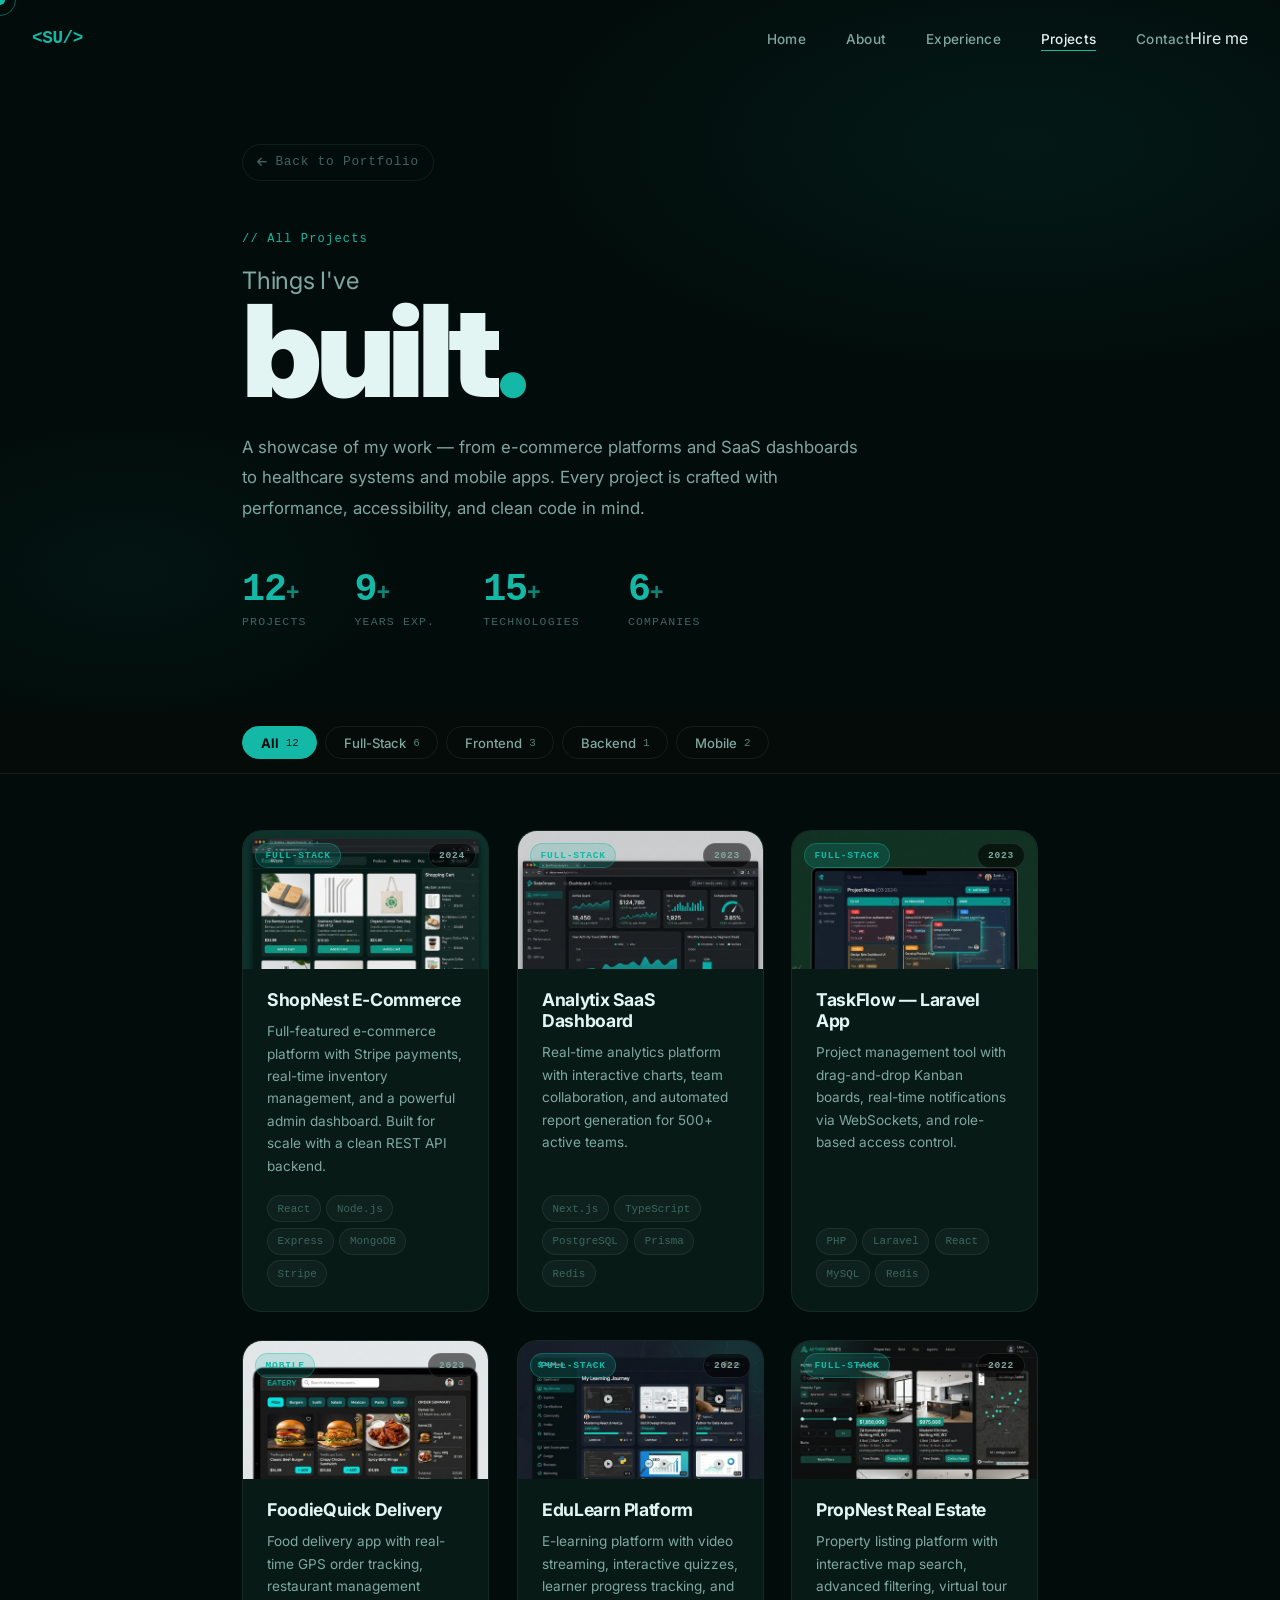
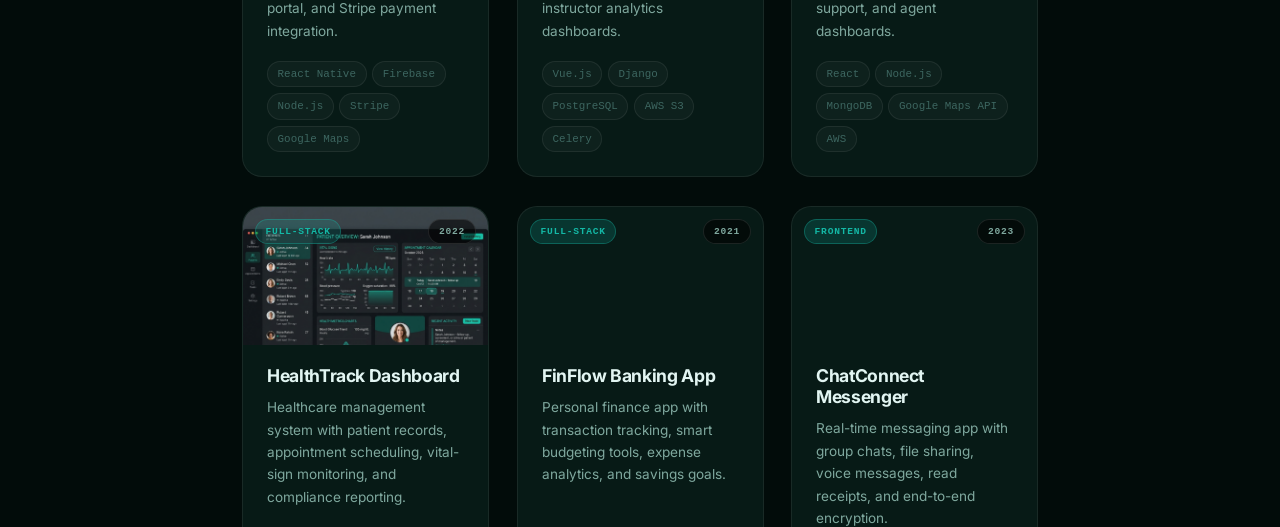
==== projects.html @ 6f15c443 "first" ====
<!DOCTYPE html>
<html lang="en">
<head>
  <meta charset="UTF-8" />
  <meta name="viewport" content="width=device-width, initial-scale=1.0" />
  <title>All Projects | Shuraihu Usman — Full-Stack Developer</title>
  <meta name="description" content="Browse all projects by Shuraihu Usman — full-stack web developer specialising in React, Node.js, Laravel and Django." />

  <!-- Fonts -->
  <link rel="preconnect" href="https://fonts.googleapis.com" />
  <link rel="preconnect" href="https://fonts.gstatic.com" crossorigin />
  <link href="https://fonts.googleapis.com/css2?family=Inter:wght@300;400;500;600;700;800;900&family=Outfit:wght@700;800;900&family=JetBrains+Mono:wght@400;500&display=swap" rel="stylesheet" />

  <!-- Font Awesome -->
  <link rel="stylesheet" href="https://cdnjs.cloudflare.com/ajax/libs/font-awesome/6.5.0/css/all.min.css" />

  <!-- Shared styles -->
  <link rel="stylesheet" href="style.css" />
  <!-- Projects page styles -->
  <link rel="stylesheet" href="projects.css" />
</head>
<body>

  <!-- ═══ CUSTOM CURSOR ═══ -->
  <div class="cursor" id="cursor"></div>
  <div class="cursor-follower" id="cursorFollower"></div>

  <!-- ═══ NAVBAR ═══ -->
  <nav class="nav" id="nav" role="navigation" aria-label="Main navigation">
    <a href="index.html" class="nav-logo" aria-label="Home">&lt;SU/&gt;</a>
    <ul class="nav-links" role="list">
      <li><a href="index.html#home"       class="nav-link" data-nav="home">Home</a></li>
      <li><a href="index.html#about"      class="nav-link" data-nav="about">About</a></li>
      <li><a href="index.html#experience" class="nav-link" data-nav="experience">Experience</a></li>
      <li><a href="projects.html"         class="nav-link active" data-nav="projects">Projects</a></li>
      <li><a href="index.html#contact"    class="nav-link" data-nav="contact">Contact</a></li>
    </ul>
    <div class="nav-right">
      <a href="index.html#contact" class="nav-cta" id="navCta">Hire me</a>
      <button class="nav-toggle" id="navToggle" aria-label="Toggle menu" aria-expanded="false">
        <span></span><span></span><span></span>
      </button>
    </div>
  </nav>

  <!-- Mobile menu -->
  <div class="mobile-menu" id="mobileMenu" role="dialog" aria-modal="true" aria-label="Mobile navigation">
    <ul>
      <li><a href="index.html#home"       data-close class="mob-link">Home</a></li>
      <li><a href="index.html#about"      data-close class="mob-link">About</a></li>
      <li><a href="index.html#experience" data-close class="mob-link">Experience</a></li>
      <li><a href="projects.html"         data-close class="mob-link active">Projects</a></li>
      <li><a href="index.html#contact"    data-close class="mob-link">Contact</a></li>
    </ul>
  </div>

  <main>

    <!-- ═══ PAGE HEADER ═══ -->
    <section class="ap-hero" id="apHero">
      <div class="ap-hero-bg"></div>
      <div class="container">
        <a href="index.html" class="ap-back" id="apBack">
          <i class="fa-solid fa-arrow-left"></i> Back to Portfolio
        </a>
        <span class="sec-label" style="margin-top:1rem; display:block;">// All Projects</span>
        <h1 class="ap-title">
          <span class="apt-top">Things I've</span>
          <span class="apt-main">built<span class="apt-dot">.</span></span>
        </h1>
        <p class="ap-desc">
          A showcase of my work &mdash; from e-commerce platforms and SaaS dashboards to healthcare systems and mobile apps.
          Every project is crafted with performance, accessibility, and clean code in mind.
        </p>
        <div class="ap-stats">
          <div class="aps-item">
            <span class="aps-n" data-target="12">0</span>
            <span class="aps-l">Projects</span>
          </div>
          <div class="aps-item">
            <span class="aps-n" data-target="9">0</span>
            <span class="aps-l">Years Exp.</span>
          </div>
          <div class="aps-item">
            <span class="aps-n" data-target="15">0</span>
            <span class="aps-l">Technologies</span>
          </div>
          <div class="aps-item">
            <span class="aps-n" data-target="6">0</span>
            <span class="aps-l">Companies</span>
          </div>
        </div>
      </div>
    </section>

    <!-- ═══ FILTERS ═══ -->
    <div class="ap-filters-wrap" id="apFiltersWrap">
      <div class="container">
        <div class="ap-filters" id="apFilters" role="group" aria-label="Project filters">
          <button class="apf-btn active" data-filter="all"       id="filterAll">All <span class="apf-count" id="countAll">12</span></button>
          <button class="apf-btn" data-filter="fullstack"        id="filterFullstack">Full-Stack <span class="apf-count" id="countFullstack">6</span></button>
          <button class="apf-btn" data-filter="frontend"         id="filterFrontend">Frontend <span class="apf-count" id="countFrontend">3</span></button>
          <button class="apf-btn" data-filter="backend"          id="filterBackend">Backend <span class="apf-count" id="countBackend">1</span></button>
          <button class="apf-btn" data-filter="mobile"           id="filterMobile">Mobile <span class="apf-count" id="countMobile">2</span></button>
        </div>
      </div>
    </div>

    <!-- ═══ PROJECT GRID ═══ -->
    <section class="ap-grid-sec">
      <div class="container">

        <div class="ap-grid" id="apGrid" role="list">
          <!-- Cards injected by JS -->
        </div>

        <!-- Sentinel for IntersectionObserver -->
        <div id="apSentinel" class="ap-sentinel" aria-hidden="true"></div>

        <!-- Loading spinner -->
        <div class="ap-spinner" id="apSpinner" hidden aria-label="Loading more projects" role="status">
          <div class="sp-ring">
            <div class="sp-inner"></div>
          </div>
          <span>Loading more projects&hellip;</span>
        </div>

        <!-- All loaded -->
        <div class="ap-end-msg" id="apEndMsg" hidden>
          <span class="aem-line"></span>
          <span class="aem-text"><i class="fa-solid fa-check-circle"></i> You&rsquo;ve seen them all!</span>
          <span class="aem-line"></span>
        </div>

        <!-- No results -->
        <div class="ap-no-results" id="apNoResults" hidden>
          <i class="fa-solid fa-folder-open"></i>
          <p>No projects in this category yet.</p>
          <button onclick="document.querySelector('[data-filter=all]').click()">View all projects</button>
        </div>

      </div>
    </section>

  </main>

  <!-- ═══ PROJECT DETAIL DRAWER ═══ -->
  <div class="ap-drawer" id="apDrawer" role="dialog" aria-modal="true" aria-label="Project details">
    <div class="apd-backdrop" id="apdBackdrop"></div>
    <aside class="apd-panel" id="apdPanel">
      <button class="apd-close" id="apdClose" aria-label="Close details">
        <i class="fa-solid fa-xmark"></i>
      </button>
      <div class="apd-body" id="apdBody"><!-- injected by JS --></div>
    </aside>
  </div>

  <!-- ═══ FOOTER ═══ -->
  <footer class="footer">
    <div class="container footer-inner">
      <a href="index.html" class="footer-logo">&lt;SU/&gt;</a>
      <p class="footer-copy">&copy; <span id="footerYear"></span> Shuraihu Usman. Crafted with <i class="fa-solid fa-heart" style="color:#f87171"></i> and lots of <i class="fa-solid fa-mug-hot" style="color:#fbbf24"></i></p>
      <a href="#apHero" class="footer-top" id="footerBack" aria-label="Back to top">
        <i class="fa-solid fa-chevron-up"></i>
      </a>
    </div>
  </footer>

  <script src="projects.js"></script>
</body>
</html>
---- style.css ----
/* ═══════════════════════════════════════════════════════════
   SHURAIHU USMAN — Editorial Portfolio
   Teal Dark Theme · Minimal · Inter + Space Mono
   ═══════════════════════════════════════════════════════════ */

/* ─── CUSTOM PROPERTIES ─── */
:root {
  --bg:       #020c0a;
  --bg-1:     #041410;
  --bg-2:     #071a16;
  --glass:    rgba(255,255,255,0.03);
  --border:   rgba(255,255,255,0.07);
  --bh:       rgba(255,255,255,0.13);

  --teal:     #14b8a6;
  --teal-d:   #0d9488;
  --teal-l:   #2dd4bf;
  --teal-a:   rgba(20,184,166,0.15);
  --teal-glow:rgba(20,184,166,0.3);

  --text:     #e2f5f2;
  --subtle:   #7fa89e;
  --muted:    #3d6660;

  --mono: 'Space Mono', 'Courier New', monospace;
  --sans: 'Inter', system-ui, sans-serif;

  --r-sm: 6px;
  --r-md: 12px;
  --r-lg: 20px;

  --ease:   cubic-bezier(0.4,0,0.2,1);
  --bounce: cubic-bezier(0.34,1.56,0.64,1);
}

/* ─── RESET ─── */
*,*::before,*::after { box-sizing: border-box; margin: 0; padding: 0; }

html {
  scroll-behavior: smooth;
  -webkit-font-smoothing: antialiased;
  scrollbar-width: thin;
  scrollbar-color: var(--teal) var(--bg-1);
}
html::-webkit-scrollbar       { width: 4px; }
html::-webkit-scrollbar-track { background: var(--bg-1); }
html::-webkit-scrollbar-thumb { background: var(--teal); border-radius: 2px; }

body {
  background: var(--bg);
  color: var(--text);
  font-family: var(--sans);
  font-size: 1rem;
  line-height: 1.7;
  overflow-x: hidden;
  cursor: none;
}

a    { text-decoration: none; color: inherit; }
img  { max-width: 100%; display: block; }
ul   { list-style: none; }
em   { font-style: normal; }

/* ─── CONTAINER ─── */
.container {
  max-width: 860px;
  margin: 0 auto;
  padding: 0 2rem;
}

/* ─── CURSOR ─── */
.cursor {
  position: fixed;
  width: 10px; height: 10px;
  background: var(--teal);
  border-radius: 50%;
  pointer-events: none;
  z-index: 10000;
  transform: translate(-50%,-50%);
  transition: width .2s, height .2s, opacity .2s;
  mix-blend-mode: screen;
}
.cursor-follower {
  position: fixed;
  width: 32px; height: 32px;
  border: 1.5px solid rgba(20,184,166,0.5);
  border-radius: 50%;
  pointer-events: none;
  z-index: 9999;
  transform: translate(-50%,-50%);
  transition: width .3s var(--ease), height .3s var(--ease), opacity .3s;
}
.cursor.hovering         { width: 5px; height: 5px; }
.cursor-follower.hovering{ width: 50px; height: 50px; opacity: .5; }

/* ─── LOADER ─── */
.loader {
  position: fixed; inset: 0;
  background: var(--bg);
  z-index: 99999;
  display: flex; align-items: center; justify-content: center;
  transition: opacity .6s var(--ease), visibility .6s;
}
.loader.hidden { opacity: 0; visibility: hidden; }
.loader-inner  { display: flex; flex-direction: column; align-items: center; gap: 1.5rem; }

.loader-logo {
  font-family: var(--mono);
  font-size: 2.2rem;
  font-weight: 700;
  color: var(--teal);
  animation: loaderPulse 1.2s ease-in-out infinite;
}
@keyframes loaderPulse {
  0%,100% { opacity:1; transform:scale(1); }
  50%      { opacity:.6; transform:scale(.94); }
}
.loader-bar {
  width: 180px; height: 2px;
  background: rgba(255,255,255,0.08);
  border-radius: 1px; overflow: hidden;
}
.loader-fill {
  height: 100%; width: 0%;
  background: var(--teal);
  transition: width .12s linear;
}
.loader-text {
  font-family: var(--mono);
  font-size: .7rem;
  color: var(--muted);
  letter-spacing: .12em;
}

/* ─── NAV ─── */
.nav {
  position: fixed; top: 0; left: 0; right: 0;
  z-index: 1000;
  display: flex; align-items: center;
  padding: 1.5rem 2rem;
  transition: all .3s var(--ease);
}
.nav.scrolled {
  background: rgba(2,12,10,.9);
  backdrop-filter: blur(16px);
  border-bottom: 1px solid var(--border);
  padding: 1rem 2rem;
}

.nav-logo {
  font-family: var(--mono);
  font-size: 1.1rem;
  font-weight: 700;
  color: var(--teal);
  margin-right: auto;
  letter-spacing: -.02em;
  transition: opacity .25s;
}
.nav-logo:hover { opacity: .75; }

.nav-links {
  display: flex; gap: 2.5rem; align-items: center;
}
.nav-link {
  font-size: .85rem;
  font-weight: 500;
  color: var(--subtle);
  letter-spacing: .02em;
  transition: color .25s;
  position: relative;
  padding: .2rem 0;
}
.nav-link::after {
  content: '';
  position: absolute; bottom: 0; left: 0;
  width: 0; height: 1px;
  background: var(--teal);
  transition: width .3s var(--ease);
}
.nav-link:hover, .nav-link.active { color: var(--text); }
.nav-link:hover::after, .nav-link.active::after { width: 100%; }

.nav-toggle {
  display: none;
  flex-direction: column; gap: 5px;
  background: none; border: none;
  cursor: pointer; padding: .25rem;
}
.nav-toggle span {
  display: block;
  width: 22px; height: 1.5px;
  background: var(--text);
  transition: all .3s var(--ease);
  transform-origin: center;
}
.nav-toggle.open span:nth-child(1) { transform: translateY(6.5px) rotate(45deg); }
.nav-toggle.open span:nth-child(2) { opacity: 0; transform: scaleX(0); }

/* ─── MOBILE MENU ─── */
.mobile-menu {
  position: fixed; inset: 0;
  background: rgba(2,12,10,.97);
  backdrop-filter: blur(20px);
  z-index: 999;
  display: flex; flex-direction: column;
  align-items: center; justify-content: center;
  gap: 2rem;
  opacity: 0; visibility: hidden;
  transition: opacity .3s, visibility .3s;
}
.mobile-menu.open { opacity: 1; visibility: visible; }
.mob-link {
  font-size: 2rem; font-weight: 700;
  color: var(--subtle);
  transition: color .25s, transform .25s;
}
.mob-link:hover { color: var(--text); transform: translateX(10px); }

/* ─── SCROLL REVEAL ─── */
.reveal {
  opacity: 0;
  transform: translateY(28px);
  transition: opacity .75s var(--ease), transform .75s var(--ease);
  transition-delay: var(--delay, 0s);
}
.reveal.visible { opacity: 1; transform: none; }

/* ─── SHARED SECTION ELEMENTS ─── */
.sec-label {
  display: inline-block;
  font-family: var(--mono);
  font-size: .75rem;
  color: var(--teal);
  letter-spacing: .1em;
  margin-bottom: 1.25rem;
}
.sec-title {
  font-size: clamp(1.8rem, 4vw, 2.8rem);
  font-weight: 800;
  line-height: 1.2;
  letter-spacing: -.02em;
  margin-bottom: 1.25rem;
}
.sec-body {
  color: var(--subtle);
  font-size: 1.02rem;
  line-height: 1.8;
  max-width: 620px;
  margin-bottom: 1.1rem;
}
.teal { color: var(--teal); }

/* ─── BUTTONS ─── */
.btn-arrow {
  display: inline-flex; align-items: center; gap: .55rem;
  font-size: .95rem; font-weight: 600;
  color: var(--teal);
  transition: gap .3s var(--ease), opacity .25s;
}
.btn-arrow:hover { gap: .9rem; opacity: .85; }
.btn-arrow i { font-size: .8rem; transition: transform .3s var(--ease); }
.btn-arrow:hover i { transform: translateX(3px); }

.btn-ghost {
  display: inline-flex; align-items: center;
  padding: .65rem 1.6rem;
  border: 1px solid var(--bh);
  border-radius: 50px;
  font-size: .9rem; font-weight: 500;
  color: var(--subtle);
  transition: all .3s var(--ease);
}
.btn-ghost:hover {
  border-color: var(--teal);
  color: var(--teal);
  background: var(--teal-a);
}

/* ═══════════════════════════════════════════════════════════
   HERO
   ═══════════════════════════════════════════════════════════ */
.hero {
  position: relative;
  min-height: 100vh;
  display: flex; align-items: center;
  padding: 8rem 0 5rem;
  overflow: hidden;
}

.hero-canvas {
  position: absolute; inset: 0;
  z-index: 0; pointer-events: none;
}

.hero-inner { position: relative; z-index: 1; }

/* Avatar + Quote row */
.hero-head {
  display: flex;
  align-items: flex-start;
  gap: 2rem;
  margin-bottom: 2.5rem;
  animation: fadeUp 1s var(--ease) .1s both;
}

.hero-avatar-block { flex-shrink: 0; }

.avatar-frame {
  width: 88px; height: 88px;
  border-radius: 50%;
  border: 2px solid rgba(20,184,166,0.4);
  padding: 3px;
  background: var(--teal-a);
  box-shadow: 0 0 24px rgba(20,184,166,0.2);
  margin-bottom: .6rem;
}
.hero-avatar {
  width: 100%; height: 100%;
  object-fit: cover; object-position: top center;
  border-radius: 50%;
}

.hero-status {
  display: flex; align-items: center; gap: .4rem;
  font-size: .7rem;
  color: var(--subtle);
  font-family: var(--mono);
  white-space: nowrap;
}
.status-pulse {
  width: 6px; height: 6px;
  background: #4ade80;
  border-radius: 50%;
  animation: pulse 2s ease-in-out infinite;
  box-shadow: 0 0 6px #4ade80;
}
@keyframes pulse {
  0%,100% { transform: scale(1); opacity: 1; }
  50%      { transform: scale(1.5); opacity: .6; }
}

.hero-quote {
  font-style: italic;
  font-size: .95rem;
  color: var(--subtle);
  line-height: 1.65;
  padding-left: 1.25rem;
  border-left: 2px solid var(--teal);
  max-width: 340px;
  margin-top: .25rem;
}

/* Role pill */
.hero-role-pill {
  display: inline-flex; align-items: center; gap: .55rem;
  padding: .38rem 1rem;
  border: 1px solid rgba(20,184,166,0.35);
  border-radius: 50px;
  font-family: var(--mono);
  font-size: .73rem;
  color: var(--teal);
  background: rgba(20,184,166,0.08);
  margin-bottom: 1.6rem;
  letter-spacing: .07em;
  text-transform: uppercase;
  animation: fadeUp 1s var(--ease) .15s both;
}
.hrp-dot {
  width: 6px; height: 6px;
  background: var(--teal);
  border-radius: 50%;
  flex-shrink: 0;
  animation: pulse 2s ease-in-out infinite;
}

/* Hero title — three-tier editorial style */
.hero-title {
  font-weight: 900;
  letter-spacing: -.04em;
  margin-bottom: 1.75rem;
  animation: fadeUp 1s var(--ease) .3s both;
  line-height: 1;
}
.ht-top {
  display: block;
  font-size: clamp(1.3rem, 3.2vw, 2rem);
  font-weight: 400;
  color: var(--subtle);
  letter-spacing: -.01em;
  line-height: 1.4;
  margin-bottom: .2rem;
}
.ht-main {
  display: block;
  font-size: clamp(3.8rem, 11vw, 7.5rem);
  font-weight: 900;
  color: var(--teal);
  letter-spacing: -.05em;
  line-height: .9;
}
.ht-sub {
  display: block;
  font-size: clamp(.75rem, 1.6vw, .95rem);
  font-weight: 500;
  color: var(--muted);
  letter-spacing: .18em;
  text-transform: uppercase;
  font-family: var(--mono);
  margin-top: 1rem;
}
.ht-dot { color: var(--teal); font-size: inherit; }

/* Role line */
.hero-role {
  font-size: clamp(.95rem, 2vw, 1.2rem);
  color: var(--subtle);
  margin-bottom: 1.5rem;
  display: flex; align-items: center; flex-wrap: wrap; gap: .3rem;
  animation: fadeUp 1s var(--ease) .4s both;
}
.tw-wrap {
  display: inline-flex; align-items: center; gap: 0;
  color: var(--text);
  font-weight: 600;
}
.typewriter { font-family: var(--mono); font-size: .95em; color: var(--teal-l); }
.tw-cursor  {
  color: var(--teal);
  font-family: var(--mono);
  animation: blink .9s step-end infinite;
}
@keyframes blink { 0%,100%{opacity:1} 50%{opacity:0} }

/* Bio */
.hero-bio {
  font-size: 1rem;
  color: var(--subtle);
  line-height: 1.8;
  max-width: 560px;
  margin-bottom: 2.5rem;
  animation: fadeUp 1s var(--ease) .55s both;
}

/* CTA row */
.hero-actions {
  display: flex; align-items: center; gap: 2rem; flex-wrap: wrap;
  margin-bottom: 3.5rem;
  animation: fadeUp 1s var(--ease) .7s both;
}

/* Stats */
.hero-stats {
  display: flex; align-items: center; gap: 2rem;
  animation: fadeUp 1s var(--ease) .85s both;
}
.hstat { text-align: left; }
.hstat-n {
  font-family: var(--mono);
  font-size: 1.8rem;
  font-weight: 700;
  color: var(--teal);
  line-height: 1;
}
.hstat-plus { font-size: 1.2rem; font-weight: 700; color: var(--teal-d); }
.hstat-l    { display: block; font-size: .72rem; color: var(--muted); letter-spacing: .06em; margin-top: .15rem; font-family: var(--mono); }
.hstat-sep  { width: 1px; height: 36px; background: var(--border); }

@keyframes fadeUp {
  from { opacity: 0; transform: translateY(30px); }
  to   { opacity: 1; transform: none; }
}

/* ═══════════════════════════════════════════════════════════
   ABOUT
   ═══════════════════════════════════════════════════════════ */
.about-sec {
  padding: 7rem 0;
  border-top: 1px solid var(--border);
}

/* ═══════════════════════════════════════════════════════════
   EXPERIENCE
   ═══════════════════════════════════════════════════════════ */
.exp-sec {
  padding: 5rem 0 7rem;
  border-top: 1px solid var(--border);
}

.exp-grid {
  display: grid;
  grid-template-columns: 1fr 1fr;
  gap: 3.5rem;
  margin-top: 2.5rem;
  align-items: start;
}

/* Column header */
.exp-col-head {
  display: flex; align-items: center; gap: .65rem;
  font-family: var(--mono);
  font-size: .72rem;
  font-weight: 700;
  color: var(--subtle);
  text-transform: uppercase;
  letter-spacing: .12em;
  margin-bottom: 2rem;
  padding-bottom: .85rem;
  border-bottom: 1px solid var(--border);
}
.exp-col-head i { color: var(--teal); font-size: .88rem; }

/* Vertical timeline */
.timeline {
  position: relative;
  padding-left: 1.5rem;
}
.timeline::before {
  content: '';
  position: absolute;
  left: 3px; top: 10px; bottom: 0;
  width: 1px;
  background: linear-gradient(to bottom,
    var(--teal) 0%,
    rgba(20,184,166,0.25) 70%,
    transparent 100%);
}

/* Timeline item */
.tl-item {
  position: relative;
  padding-bottom: 2.2rem;
  transition: all .25s var(--ease);
}
.tl-item:last-child { padding-bottom: 0; }

/* Timeline dot */
.tl-dot {
  position: absolute;
  left: -1.5rem;
  top: 6px;
  width: 9px; height: 9px;
  background: var(--bg);
  border: 1.5px solid var(--teal);
  border-radius: 50%;
  transform: translateX(-.5px);
  transition: background .3s, box-shadow .3s, transform .3s;
  z-index: 1;
}
.tl-item:hover .tl-dot {
  background: var(--teal);
  box-shadow: 0 0 10px rgba(20,184,166,0.5);
  transform: translateX(-.5px) scale(1.2);
}

/* Active (current) jobs — pulsing solid dot */
.tl-dot.tl-active {
  background: var(--teal);
  box-shadow: 0 0 0 0 rgba(20,184,166,0.6);
  animation: dotPulse 2.4s ease-out infinite;
}
@keyframes dotPulse {
  0%   { box-shadow: 0 0 0 0 rgba(20,184,166,0.55); }
  70%  { box-shadow: 0 0 0 8px rgba(20,184,166,0); }
  100% { box-shadow: 0 0 0 0 rgba(20,184,166,0); }
}

/* Timeline content */
.tl-body { padding-left: .2rem; }

.tl-period {
  display: inline-block;
  font-family: var(--mono);
  font-size: .63rem;
  color: var(--teal);
  letter-spacing: .08em;
  margin-bottom: .45rem;
  background: rgba(20,184,166,0.08);
  border: 1px solid rgba(20,184,166,0.2);
  padding: .1rem .55rem;
  border-radius: 3px;
}

.tl-role {
  font-size: .97rem;
  font-weight: 700;
  color: var(--text);
  margin-bottom: .18rem;
  line-height: 1.35;
}

.tl-company {
  font-size: .85rem;
  color: var(--subtle);
  margin-bottom: .45rem;
}

.tl-badge {
  display: inline-block;
  font-size: .62rem;
  font-family: var(--mono);
  color: var(--muted);
  letter-spacing: .05em;
  text-transform: uppercase;
  padding: .14rem .55rem;
  background: var(--glass);
  border: 1px solid var(--border);
  border-radius: 3px;
}

/* Stats summary card */
.exp-summary {
  display: flex;
  gap: 1px;
  margin-top: 3rem;
  border: 1px solid var(--border);
  border-radius: var(--r-md);
  overflow: hidden;
  background: var(--border);
}
.exp-stat {
  flex: 1;
  display: flex; flex-direction: column; align-items: center; justify-content: center;
  gap: .25rem;
  padding: 1.25rem .75rem;
  background: var(--bg-2);
  text-align: center;
}
.exp-stat-n {
  font-family: var(--mono);
  font-size: 1.6rem;
  font-weight: 700;
  color: var(--teal);
  line-height: 1;
}
.exp-stat-l {
  font-size: .64rem;
  color: var(--muted);
  letter-spacing: .07em;
  text-transform: uppercase;
  font-family: var(--mono);
}

/* Responsive */
@media (max-width: 700px) {
  .exp-grid { grid-template-columns: 1fr; gap: 3rem; }
}


.skills-sec {
  padding: 5rem 0 7rem;
}

.skills-lead {
  font-size: 1.15rem;
  color: var(--subtle);
  line-height: 1.75;
  max-width: 600px;
  margin-bottom: 3rem;
}

.skills-grid {
  display: grid;
  grid-template-columns: repeat(auto-fill, minmax(120px, 1fr));
  gap: 1rem;
}

.sicon {
  display: flex; flex-direction: column; align-items: center;
  gap: .6rem;
  padding: 1.5rem .75rem;
  background: var(--glass);
  border: 1px solid var(--border);
  border-radius: var(--r-md);
  cursor: default;
  transition: all .3s var(--ease);
  position: relative;
  overflow: hidden;
}
.sicon::before {
  content: '';
  position: absolute; inset: 0;
  background: var(--teal-a);
  opacity: 0;
  transition: opacity .3s;
}
.sicon:hover { border-color: rgba(20,184,166,0.4); transform: translateY(-6px); box-shadow: 0 12px 30px rgba(20,184,166,0.12); }
.sicon:hover::before { opacity: 1; }
.sicon i   { font-size: 1.8rem; color: var(--teal); position: relative; }
.sicon img {
  width: 2.4rem; height: 2.4rem;
  object-fit: contain;
  position: relative;
  flex-shrink: 0;
  transition: transform .3s var(--ease);
}
.sicon:hover img { transform: scale(1.12); }
/* Django icon tint — make the dark green visible on dark bg */
#siDjango img { filter: brightness(0) invert(1) sepia(1) saturate(3) hue-rotate(120deg); opacity: .85; }
.sicon span { font-size: .72rem; font-weight: 600; color: var(--subtle); letter-spacing: .04em; position: relative; }

/* ═══════════════════════════════════════════════════════════
   ORB SECTION
   ═══════════════════════════════════════════════════════════ */
.orb-section {
  position: relative;
  height: 480px;
  display: flex; flex-direction: column;
  align-items: center; justify-content: center;
  overflow: hidden;
  border-top: 1px solid var(--border);
  border-bottom: 1px solid var(--border);
}

.orb-glow {
  position: absolute;
  width: 340px; height: 340px;
  background: radial-gradient(circle, rgba(20,184,166,0.28) 0%, rgba(20,184,166,0.1) 45%, transparent 72%);
  border-radius: 50%;
  filter: blur(30px);
  animation: orbPulse 5s ease-in-out infinite;
}
@keyframes orbPulse {
  0%,100% { transform: scale(1); opacity: .8; }
  50%      { transform: scale(1.12); opacity: 1; }
}

.orb-rings { position: absolute; top:50%; left:50%; transform:translate(-50%,-50%); }
.orb-ring {
  position: absolute;
  border-radius: 50%;
  border: 1px solid rgba(20,184,166,0.15);
  top:50%; left:50%;
  transform: translate(-50%,-50%);
}
.orb-ring-1 { width: 180px; height: 180px; animation: ringR1 12s linear infinite; }
.orb-ring-2 { width: 290px; height: 290px; border-color: rgba(20,184,166,0.09); animation: ringR2 18s linear infinite; }
.orb-ring-3 { width: 420px; height: 420px; border-color: rgba(20,184,166,0.05); animation: ringR3 25s linear infinite; }
@keyframes ringR1 { from{transform:translate(-50%,-50%) rotate(0deg)} to{transform:translate(-50%,-50%) rotate(360deg)} }
@keyframes ringR2 { from{transform:translate(-50%,-50%) rotate(0deg)} to{transform:translate(-50%,-50%) rotate(-360deg)} }
@keyframes ringR3 { from{transform:translate(-50%,-50%) rotate(0deg)} to{transform:translate(-50%,-50%) rotate(360deg)} }

.orb-center {
  position: relative;
  width: 110px; height: 110px;
  background: radial-gradient(circle, rgba(20,184,166,0.2) 0%, rgba(20,184,166,0.05) 100%);
  border: 1px solid rgba(20,184,166,0.45);
  border-radius: 50%;
  display: flex; align-items: center; justify-content: center;
  box-shadow: 0 0 40px rgba(20,184,166,0.2), inset 0 0 30px rgba(20,184,166,0.08);
}
.orb-logo {
  font-family: var(--mono);
  font-size: 1rem;
  font-weight: 700;
  color: var(--teal);
  letter-spacing: -.02em;
}

.orb-label {
  position: absolute; bottom: 2rem;
  font-family: var(--mono);
  font-size: .68rem;
  color: var(--muted);
  letter-spacing: .12em;
}

/* ═══════════════════════════════════════════════════════════
   PROJECTS
   ═══════════════════════════════════════════════════════════ */
.projects-sec { padding: 7rem 0; }

/* Section header row */
.proj-sec-header {
  display: flex; align-items: center; justify-content: space-between;
  gap: 1rem; margin-bottom: 3rem; flex-wrap: wrap;
}
.proj-view-all {
  display: inline-flex; align-items: center; gap: .45rem;
  font-family: var(--mono); font-size: .75rem;
  color: var(--muted); letter-spacing: .06em;
  padding: .4rem .9rem;
  border: 1px solid var(--border); border-radius: 50px;
  transition: all .3s var(--ease);
}
.proj-view-all i { font-size: .65rem; transition: transform .3s var(--ease); }
.proj-view-all:hover { color: var(--teal); border-color: rgba(20,184,166,.4); }
.proj-view-all:hover i { transform: translateX(3px); }

/* Project image panel (replaces browser mockup) */
.proj-img-wrap {
  position: relative; border-radius: var(--r-lg);
  overflow: hidden; aspect-ratio: 16/9;
  border: 1px solid var(--border);
  box-shadow: 0 20px 60px rgba(0,0,0,0.4);
  transition: box-shadow .4s, transform .4s var(--bounce);
}
.proj-item:hover .proj-img-wrap {
  box-shadow: 0 28px 80px rgba(0,0,0,0.55), 0 0 0 1px rgba(20,184,166,0.2);
  transform: translateY(-4px);
}
.proj-img {
  width: 100%; height: 100%;
  object-fit: cover; object-position: top center;
  display: block;
  transition: transform .6s var(--ease);
}
.proj-item:hover .proj-img { transform: scale(1.04); }
.proj-img-overlay {
  position: absolute; bottom: 0; left: 0; right: 0;
  padding: .65rem .85rem;
  background: linear-gradient(to top, rgba(5,15,12,0.9) 0%, transparent 100%);
  display: flex; gap: .5rem; align-items: flex-end;
}

/* Shared project badge (used on both index + projects page) */
.pcard-badge {
  font-family: var(--mono); font-size: .6rem; font-weight: 600;
  letter-spacing: .08em; text-transform: uppercase;
  padding: .22rem .6rem; border-radius: 50px;
}
.pcard-cat-badge {
  background: rgba(20,184,166,0.18);
  border: 1px solid rgba(20,184,166,0.35);
  color: var(--teal);
}
.pcard-year-badge {
  background: rgba(0,0,0,0.55);
  border: 1px solid rgba(255,255,255,0.12);
  color: var(--subtle);
}


.proj-item {
  display: grid;
  grid-template-columns: 1fr 1fr;
  gap: 4rem;
  align-items: center;
  padding: 4rem 0;
  border-bottom: 1px solid var(--border);
}
.proj-item:last-child { border-bottom: none; }
.proj-reverse { direction: rtl; }
.proj-reverse > * { direction: ltr; }

.proj-num {
  font-family: var(--mono);
  font-size: .75rem;
  color: var(--muted);
  letter-spacing: .1em;
  display: block;
  margin-bottom: .75rem;
}
.proj-title {
  font-size: 1.65rem;
  font-weight: 800;
  letter-spacing: -.02em;
  margin-bottom: 1rem;
  line-height: 1.25;
}
.proj-desc {
  font-size: .95rem;
  color: var(--subtle);
  line-height: 1.8;
  margin-bottom: 1.25rem;
}
.proj-tags {
  display: flex; flex-wrap: wrap; gap: .45rem;
  margin-bottom: 1.5rem;
}
.proj-tags span {
  padding: .25rem .7rem;
  background: var(--glass);
  border: 1px solid var(--border);
  border-radius: 50px;
  font-size: .72rem;
  font-family: var(--mono);
  color: var(--subtle);
}
.proj-links { display: flex; gap: 1.25rem; align-items: center; }

.plink {
  display: inline-flex; align-items: center; gap: .45rem;
  font-size: .88rem; font-weight: 600;
  color: var(--teal);
  transition: opacity .25s, gap .3s var(--ease);
}
.plink:hover { opacity: .75; gap: .7rem; }
.plink-ghost {
  color: var(--subtle);
  font-weight: 500;
}
.plink-ghost:hover { color: var(--text); opacity: 1; }

/* Browser Mockup */
.proj-visual {
  position: relative;
}
.browser-mock {
  border-radius: var(--r-lg);
  overflow: hidden;
  border: 1px solid rgba(255,255,255,0.08);
  background: var(--bg-2);
  box-shadow: 0 24px 60px rgba(0,0,0,0.5);
  transition: transform .4s var(--ease), box-shadow .4s var(--ease);
}
.proj-item:hover .browser-mock {
  transform: translateY(-8px) rotate(.5deg);
  box-shadow: 0 36px 80px rgba(0,0,0,0.6), 0 0 0 1px rgba(20,184,166,0.15);
}

.bm-bar {
  display: flex; align-items: center; gap: 5px;
  padding: 10px 14px;
  background: rgba(255,255,255,0.04);
  border-bottom: 1px solid rgba(255,255,255,0.06);
}
.bm-dot { width: 9px; height: 9px; border-radius: 50%; background: rgba(255,255,255,0.15); }
.bm-url {
  margin-left: 8px;
  font-size: .65rem;
  font-family: var(--mono);
  color: rgba(255,255,255,0.25);
}

.bm-screen { height: 200px; padding: 14px; position: relative; overflow: hidden; }

/* Project 1 – e-commerce */
.bm-s1 { background: linear-gradient(145deg, #0f3330 0%, #072320 100%); }
.bm-nav-strip { height: 18px; background: rgba(20,184,166,0.15); border-radius: 4px; margin-bottom: 10px; }
.bm-hero-strip { height: 60px; background: rgba(20,184,166,0.08); border-radius: 6px; margin-bottom: 10px; }
.bm-cards { display: flex; gap: 8px; }
.bm-card { flex: 1; height: 70px; background: rgba(255,255,255,0.05); border-radius: 6px; border: 1px solid rgba(255,255,255,0.06); }

/* Project 2 – dashboard */
.bm-s2 { background: linear-gradient(145deg, #082420 0%, #041a16 100%); display: flex; padding: 0; }
.bm-sidebar { width: 50px; background: rgba(20,184,166,0.08); border-right: 1px solid rgba(255,255,255,0.05); flex-shrink: 0; }
.bm-main { flex: 1; padding: 14px; }
.bm-chart { height: 80px; background: rgba(20,184,166,0.1); border-radius: 6px; margin-bottom: 10px; position: relative; overflow: hidden; }
.bm-chart::after {
  content: '';
  position: absolute; bottom: 0; left: 0; right: 0;
  height: 50%;
  background: linear-gradient(to right, transparent, rgba(20,184,166,0.3), transparent);
  clip-path: polygon(0 100%, 15% 40%, 30% 70%, 50% 20%, 70% 60%, 85% 30%, 100% 50%, 100% 100%);
}
.bm-stat-row { display: flex; gap: 8px; }
.bm-stat { flex: 1; height: 50px; background: rgba(255,255,255,0.04); border-radius: 6px; border: 1px solid rgba(255,255,255,0.05); }

/* Project 3 – kanban */
.bm-s3 { background: linear-gradient(145deg, #0c2d28 0%, #051e1a 100%); }
.bm-board { display: flex; gap: 8px; margin-top: 8px; }
.bm-col { flex: 1; display: flex; flex-direction: column; gap: 6px; }
.bm-ticket { height: 36px; background: rgba(255,255,255,0.06); border-radius: 4px; border-left: 2px solid var(--teal); }

/* ═══════════════════════════════════════════════════════════
   CONTACT  (redesigned)
   ═══════════════════════════════════════════════════════════ */
.contact-sec {
  padding: 7rem 0 6rem;
  border-top: 1px solid var(--border);
  position: relative; overflow: hidden;
}
.contact-sec .sec-label { margin-bottom: 3rem; display: block; }
.contact-grid {
  display: grid; grid-template-columns: 1fr 1fr;
  gap: 4rem; align-items: center;
}
/* Left */
.contact-headline { margin-bottom: 1.5rem; line-height: 1; }
.ch-top {
  display: block;
  font-size: clamp(.9rem, 2vw, 1.25rem); font-weight: 400;
  color: var(--subtle); letter-spacing: -.01em; margin-bottom: .25rem;
}
.ch-main {
  display: block;
  font-size: clamp(3rem, 8vw, 5.8rem); font-weight: 900;
  letter-spacing: -.05em; line-height: .92;
}
.ch-accent { color: var(--teal); }
.ch-dot    { color: var(--teal); }
.contact-desc {
  font-size: .97rem; color: var(--subtle);
  line-height: 1.75; max-width: 460px; margin-bottom: 2rem;
}
.contact-email-big {
  display: inline-flex; align-items: center; gap: .6rem;
  font-size: clamp(.78rem, 1.8vw, 1rem); font-weight: 600;
  color: var(--text); padding: .6rem 1.1rem;
  border: 1px solid var(--border); border-radius: 50px;
  margin-bottom: 2rem; transition: all .3s var(--ease); word-break: break-all;
}
.contact-email-big i { color: var(--teal); flex-shrink: 0; }
.contact-email-big:hover {
  border-color: var(--teal); background: rgba(20,184,166,0.06);
  color: var(--teal); box-shadow: 0 0 22px rgba(20,184,166,0.12);
}
/* Socials */
.social-row { display: flex; gap: .75rem; flex-wrap: wrap; }
.soc-link {
  width: 40px; height: 40px; border: 1px solid var(--border);
  border-radius: var(--r-sm);
  display: flex; align-items: center; justify-content: center;
  color: var(--subtle); font-size: 1rem; transition: all .3s var(--bounce);
}
.soc-link:hover {
  background: var(--teal); border-color: var(--teal);
  color: var(--bg); transform: translateY(-4px);
  box-shadow: 0 8px 20px rgba(20,184,166,0.35);
}
/* Right – CTA card */
.contact-rhs { display: flex; justify-content: flex-end; }
.contact-cta-card {
  position: relative; width: 100%; max-width: 360px;
  background: linear-gradient(145deg, rgba(20,184,166,0.07), rgba(20,184,166,0.02));
  border: 1px solid rgba(20,184,166,0.25); border-radius: var(--r-lg);
  padding: 2.5rem 2rem; overflow: hidden;
  transition: transform .4s var(--bounce), box-shadow .4s;
}
.contact-cta-card:hover {
  transform: translateY(-6px); box-shadow: 0 24px 60px rgba(20,184,166,0.15);
}
.ccc-glow {
  position: absolute; width: 220px; height: 220px; top: -70px; right: -70px;
  background: radial-gradient(circle, rgba(20,184,166,0.22), transparent 70%);
  filter: blur(22px); pointer-events: none; animation: orbPulse 5s ease-in-out infinite;
}
.ccc-icon {
  width: 52px; height: 52px; background: rgba(20,184,166,0.1);
  border: 1px solid rgba(20,184,166,0.28); border-radius: 14px;
  display: flex; align-items: center; justify-content: center;
  font-size: 1.2rem; color: var(--teal); margin-bottom: 1.25rem;
}
.ccc-title { font-size: 1.45rem; font-weight: 800; letter-spacing: -.02em; margin-bottom: .55rem; }
.ccc-body  { font-size: .88rem; color: var(--subtle); line-height: 1.65; margin-bottom: 1.5rem; }
.ccc-checks { list-style: none; display: flex; flex-direction: column; gap: .5rem; margin-bottom: 2rem; }
.ccc-checks li { display: flex; align-items: center; gap: .55rem; font-size: .85rem; color: var(--subtle); }
.ccc-checks li i { color: var(--teal); font-size: .8rem; }
.ccc-btn {
  display: flex; align-items: center; justify-content: center; gap: .6rem; width: 100%;
  padding: .85rem 1.5rem; background: var(--teal); color: var(--bg);
  border: none; border-radius: 50px; font-size: .95rem; font-weight: 700;
  font-family: var(--sans); cursor: pointer; transition: all .3s var(--bounce);
}
.ccc-btn:hover {
  background: var(--teal-d); box-shadow: 0 10px 30px rgba(20,184,166,0.4); transform: translateY(-2px);
}
.ccc-btn i { transition: transform .3s var(--ease); }
.ccc-btn:hover i { transform: translateX(4px); }

/* CONTACT DRAWER */
.contact-drawer { position: fixed; inset: 0; z-index: 3500; visibility: hidden; }
.contact-drawer.cdr-open { visibility: visible; }
.cdr-backdrop {
  position: absolute; inset: 0; background: rgba(2,12,10,.75);
  backdrop-filter: blur(7px); opacity: 0; cursor: pointer;
  transition: opacity .35s var(--ease);
}
.contact-drawer.cdr-open .cdr-backdrop { opacity: 1; }
.cdr-panel {
  position: absolute; right: 0; top: 0; bottom: 0; width: min(560px, 96vw);
  background: #050f0c; border-left: 1px solid var(--border);
  display: flex; flex-direction: column; overflow: hidden;
  transform: translateX(105%); transition: transform .44s cubic-bezier(0.32,0.72,0,1);
  box-shadow: -24px 0 80px rgba(0,0,0,0.65);
}
.contact-drawer.cdr-open .cdr-panel { transform: translateX(0); }
.cdr-close {
  position: absolute; top: 1.25rem; right: 1.25rem; width: 38px; height: 38px;
  background: var(--glass); border: 1px solid var(--border); border-radius: var(--r-sm);
  display: flex; align-items: center; justify-content: center;
  color: var(--subtle); font-size: .85rem; cursor: pointer; z-index: 10;
  transition: all .25s var(--ease);
}
.cdr-close:hover { background: rgba(248,113,113,0.1); border-color: rgba(248,113,113,0.35); color: #f87171; }
.cdr-body {
  overflow-y: auto; flex: 1; padding: 2.5rem 2rem 3rem;
  scrollbar-width: thin; scrollbar-color: rgba(20,184,166,0.3) transparent;
}
.cdr-label {
  display: inline-block; font-family: var(--mono); font-size: .63rem;
  color: var(--teal); letter-spacing: .14em; text-transform: uppercase;
  margin-bottom: .4rem; padding-right: 3rem;
}
.cdr-title {
  font-size: clamp(1.5rem, 4vw, 2.1rem); font-weight: 800;
  letter-spacing: -.03em; line-height: 1.15; margin-bottom: .35rem;
}
.cdr-subtitle { font-size: .88rem; color: var(--subtle); margin-bottom: 1.75rem; }
.cdr-info { display: flex; flex-direction: column; gap: .6rem; margin-bottom: 1.75rem; }
.cdr-info-item {
  display: flex; align-items: center; gap: .75rem;
  font-size: .87rem; color: var(--subtle); text-decoration: none; transition: color .25s;
}
a.cdr-info-item:hover { color: var(--teal); }
.cdr-info-icon {
  width: 32px; height: 32px; background: rgba(20,184,166,0.07);
  border: 1px solid rgba(20,184,166,0.18); border-radius: 8px;
  display: flex; align-items: center; justify-content: center;
  color: var(--teal); font-size: .78rem; flex-shrink: 0;
}
.cdr-divider { height: 1px; background: var(--border); margin: 1.75rem 0; }
.cdr-form { display: flex; flex-direction: column; gap: 1.1rem; }
.cdr-row { display: grid; grid-template-columns: 1fr 1fr; gap: 1rem; }
.cdr-group { display: flex; flex-direction: column; gap: .4rem; }
.cdr-lbl {
  font-family: var(--mono); font-size: .63rem;
  color: var(--muted); letter-spacing: .1em; text-transform: uppercase;
}
.cdr-lbl span { color: var(--teal); }
.cdr-input {
  width: 100%; background: rgba(255,255,255,0.03);
  border: 1px solid var(--border); border-radius: var(--r-sm);
  padding: .72rem 1rem; font-size: .92rem; color: var(--text); font-family: var(--sans);
  outline: none; transition: border-color .25s, box-shadow .25s, background .25s;
}
.cdr-input::placeholder { color: var(--muted); }
.cdr-input:focus {
  border-color: var(--teal); box-shadow: 0 0 0 3px rgba(20,184,166,0.1);
  background: rgba(20,184,166,0.03);
}
.cdr-input.invalid { border-color: #f87171; box-shadow: 0 0 0 3px rgba(248,113,113,0.1); }
.cdr-textarea { resize: vertical; min-height: 120px; line-height: 1.65; }
.cdr-submit {
  display: flex; align-items: center; justify-content: center; gap: .55rem;
  padding: .9rem 2rem; background: var(--teal); color: var(--bg);
  border: none; border-radius: 50px; font-size: .95rem; font-weight: 700;
  font-family: var(--sans); cursor: pointer; margin-top: .25rem;
  transition: all .3s var(--bounce); position: relative; overflow: hidden;
}
.cdr-submit::before {
  content: ''; position: absolute; inset: 0;
  background: linear-gradient(90deg, transparent, rgba(255,255,255,0.18), transparent);
  transform: translateX(-100%); transition: transform .6s;
}
.cdr-submit:hover::before { transform: translateX(100%); }
.cdr-submit:hover {
  background: var(--teal-d); box-shadow: 0 10px 30px rgba(20,184,166,0.4); transform: translateY(-2px);
}
.cdr-submit:disabled { opacity: .6; cursor: not-allowed; transform: none; box-shadow: none; }
.cdr-status {
  font-size: .88rem; border-radius: var(--r-sm); padding: 0;
  max-height: 0; overflow: hidden;
  transition: max-height .4s, padding .4s;
  display: flex; align-items: flex-start; gap: .6rem; line-height: 1.5;
}
.cdr-status.cdr-success {
  max-height: 100px; padding: .75rem 1rem;
  background: rgba(20,184,166,0.08); border: 1px solid rgba(20,184,166,0.3); color: var(--teal);
}
.cdr-status.cdr-error {
  max-height: 100px; padding: .75rem 1rem;
  background: rgba(248,113,113,0.08); border: 1px solid rgba(248,113,113,0.3); color: #f87171;
}
.cdr-status a { color: inherit; text-decoration: underline; }
@media (max-width: 800px) {
  .contact-grid { grid-template-columns: 1fr; gap: 3rem; }
  .contact-rhs { justify-content: flex-start; }
  .contact-cta-card { max-width: 100%; }
}
@media (max-width: 540px) { .cdr-row { grid-template-columns: 1fr; } }

/* ═══════════════════════════════════════════════════════════
   FOOTER
   ═══════════════════════════════════════════════════════════ */
.footer {
  border-top: 1px solid var(--border);
  padding: 1.75rem 0;
  background: var(--bg);
}
.footer-inner {
  display: flex; align-items: center;
  justify-content: space-between; gap: 1rem;
}
.footer-logo {
  font-family: var(--mono);
  font-size: 1rem; font-weight: 700;
  color: var(--teal);
  opacity: .7;
  transition: opacity .25s;
}
.footer-logo:hover { opacity: 1; }
.footer-copy { font-size: .8rem; color: var(--muted); }

.footer-top {
  width: 34px; height: 34px;
  border: 1px solid var(--border);
  border-radius: var(--r-sm);
  display: flex; align-items: center; justify-content: center;
  color: var(--subtle);
  font-size: .8rem;
  transition: all .3s var(--bounce);
}
.footer-top:hover {
  background: var(--teal);
  border-color: var(--teal);
  color: var(--bg);
  transform: translateY(-3px);
}

/* ═══════════════════════════════════════════════════════════
   RESPONSIVE
   ═══════════════════════════════════════════════════════════ */
@media (max-width: 900px) {
  .proj-item, .proj-reverse { grid-template-columns: 1fr; gap: 2.5rem; }
  .proj-reverse { direction: ltr; }
}

@media (max-width: 768px) {
  .nav-links { display: none; }
  .nav-toggle { display: flex; }
  .hero { padding: 7rem 0 4rem; }
  .hero-head { flex-direction: column; gap: 1.25rem; }
  .hero-quote { padding-left: 1rem; max-width: 100%; border-left: none; border-top: 1px solid rgba(20,184,166,0.3); padding-top: 1rem; }
  .skills-grid { grid-template-columns: repeat(auto-fill, minmax(90px, 1fr)); }
  .orb-section { height: 340px; }
  .orb-ring-3 { display: none; }
  .footer-inner { flex-direction: column; text-align: center; gap: .75rem; }
  .hero-stats { gap: 1.25rem; }
  .hero-actions { gap: 1.25rem; }
}

@media (max-width: 480px) {
  .hero-title { font-size: clamp(3rem, 13vw, 5rem); }
  .ht-outline { -webkit-text-stroke: 1.5px var(--teal); }
  .skills-grid { grid-template-columns: repeat(4, 1fr); }
}

/* ═══════════════════════════════════════════════════════════
   AVATAR HOVER OVERLAY
   ═══════════════════════════════════════════════════════════ */
.avatar-frame {
  position: relative;
  cursor: pointer;
  overflow: hidden;
}
.avatar-overlay {
  position: absolute; inset: 0;
  border-radius: 50%;
  background: rgba(20,184,166,0.65);
  backdrop-filter: blur(2px);
  display: flex; align-items: center; justify-content: center;
  opacity: 0;
  transition: opacity .3s var(--ease);
  color: #fff;
  font-size: 1.1rem;
}
.avatar-frame:hover .avatar-overlay,
.avatar-frame:focus-visible .avatar-overlay { opacity: 1; }
.avatar-frame:hover {
  box-shadow: 0 0 0 3px var(--teal), 0 0 24px rgba(20,184,166,0.35);
  border-radius: 50%;
}

/* ─── Details button ─── */
.plink-detail {
  background: none;
  border: 1px solid rgba(20,184,166,0.28);
  border-radius: 50px;
  padding: .28rem .8rem;
  cursor: pointer;
  font-family: var(--sans);
  color: var(--muted);
  font-size: .82rem;
  font-weight: 500;
  display: inline-flex; align-items: center; gap: .4rem;
  transition: all .3s var(--ease);
}
.plink-detail:hover {
  border-color: var(--teal);
  color: var(--teal);
  background: rgba(20,184,166,0.07);
  gap: .6rem;
}
.plink-detail i { font-size: .75rem; }

/* ═══════════════════════════════════════════════════════════
   IMAGE LIGHTBOX
   ═══════════════════════════════════════════════════════════ */
.img-lightbox {
  position: fixed; inset: 0;
  z-index: 4000;
  display: flex; flex-direction: column;
  align-items: center; justify-content: center;
  gap: 1.5rem;
  visibility: hidden; opacity: 0;
  transition: opacity .35s var(--ease), visibility .35s;
}
.img-lightbox.lb-open { opacity: 1; visibility: visible; }

.lb-backdrop {
  position: absolute; inset: 0;
  background: rgba(2,12,10,.93);
  backdrop-filter: blur(14px);
  cursor: zoom-out;
}
.lb-img {
  position: relative;
  width: min(420px, 80vw);
  height: min(420px, 80vw);
  object-fit: cover;
  object-position: top center;
  border-radius: 50%;
  border: 3px solid rgba(20,184,166,0.55);
  box-shadow: 0 0 80px rgba(20,184,166,0.28), 0 0 0 10px rgba(20,184,166,0.06);
  transform: scale(.75);
  transition: transform .5s var(--bounce);
  pointer-events: none;
}
.img-lightbox.lb-open .lb-img { transform: scale(1); }

.lb-caption {
  position: relative;
  font-family: var(--mono);
  font-size: .7rem;
  color: var(--subtle);
  letter-spacing: .12em;
  text-transform: uppercase;
  opacity: 0;
  transform: translateY(12px);
  transition: opacity .45s .2s, transform .45s .2s;
}
.img-lightbox.lb-open .lb-caption { opacity: 1; transform: none; }

.lb-close {
  position: absolute; top: 1.5rem; right: 1.5rem;
  width: 42px; height: 42px;
  background: rgba(255,255,255,0.05);
  border: 1px solid rgba(255,255,255,0.1);
  border-radius: 50%;
  display: flex; align-items: center; justify-content: center;
  color: var(--subtle);
  font-size: .9rem; cursor: pointer;
  transition: all .3s var(--ease);
}
.lb-close:hover {
  background: rgba(248,113,113,0.12);
  border-color: rgba(248,113,113,0.4);
  color: #f87171;
  transform: rotate(90deg) scale(1.1);
}

/* ═══════════════════════════════════════════════════════════
   PROJECT DETAIL DRAWER
   ═══════════════════════════════════════════════════════════ */
.proj-drawer {
  position: fixed; inset: 0;
  z-index: 3000;
  visibility: hidden;
}
.proj-drawer.pd-open { visibility: visible; }

.pd-backdrop {
  position: absolute; inset: 0;
  background: rgba(2,12,10,.72);
  backdrop-filter: blur(6px);
  opacity: 0; cursor: pointer;
  transition: opacity .35s var(--ease);
}
.proj-drawer.pd-open .pd-backdrop { opacity: 1; }

.pd-panel {
  position: absolute;
  right: 0; top: 0; bottom: 0;
  width: min(680px, 96vw);
  background: #050f0c;
  border-left: 1px solid var(--border);
  display: flex; flex-direction: column;
  overflow: hidden;
  transform: translateX(105%);
  transition: transform .44s cubic-bezier(0.32,0.72,0,1);
  box-shadow: -24px 0 80px rgba(0,0,0,0.6);
}
.proj-drawer.pd-open .pd-panel { transform: translateX(0); }

.pd-close {
  position: absolute; top: 1.25rem; right: 1.25rem;
  width: 38px; height: 38px;
  background: var(--glass);
  border: 1px solid var(--border);
  border-radius: var(--r-sm);
  display: flex; align-items: center; justify-content: center;
  color: var(--subtle);
  font-size: .85rem; cursor: pointer; z-index: 10;
  transition: all .25s var(--ease);
}
.pd-close:hover {
  background: rgba(248,113,113,0.1);
  border-color: rgba(248,113,113,0.35);
  color: #f87171;
}

.pd-body {
  overflow-y: auto; flex: 1;
  padding: 2.5rem 2.5rem 3rem;
  scrollbar-width: thin;
  scrollbar-color: rgba(20,184,166,0.3) transparent;
}

/* Drawer content */
.pd-eyebrow {
  display: flex; align-items: flex-start; gap: 1rem;
  margin-bottom: 1.75rem; padding-right: 3rem;
}
.pd-num {
  font-family: var(--mono);
  font-size: 3.5rem; font-weight: 700;
  color: rgba(20,184,166,0.15); line-height: 1;
  flex-shrink: 0;
}
.pd-meta { display: flex; flex-direction: column; gap: .2rem; padding-top: .4rem; }
.pd-year {
  font-family: var(--mono);
  font-size: .63rem; color: var(--teal);
  letter-spacing: .1em; text-transform: uppercase;
}
.pd-title {
  font-size: clamp(1.4rem, 4vw, 1.9rem);
  font-weight: 800; letter-spacing: -.03em; line-height: 1.15;
}

.pd-mockup { margin-bottom: 2rem; }
.pd-mockup .bm-screen { height: 250px !important; }

.pd-divider {
  height: 1px; background: var(--border);
  margin: 1.75rem 0;
}

.pd-desc {
  font-size: .97rem; color: var(--subtle);
  line-height: 1.85; margin-bottom: 2rem;
  padding-left: 1rem;
  border-left: 2px solid rgba(20,184,166,0.3);
}

.pd-features-head {
  font-family: var(--mono);
  font-size: .65rem; color: var(--muted);
  letter-spacing: .14em; text-transform: uppercase;
  margin-bottom: .85rem;
}
.pd-features-list {
  list-style: none;
  display: flex; flex-direction: column; gap: .65rem;
  margin-bottom: 2rem;
}
.pd-features-list li {
  display: flex; align-items: flex-start; gap: .65rem;
  font-size: .92rem; color: var(--subtle); line-height: 1.55;
}
.pd-features-list li i {
  color: var(--teal); font-size: .7rem;
  margin-top: .3rem; flex-shrink: 0;
}

.pd-tags {
  display: flex; flex-wrap: wrap; gap: .4rem;
  margin-bottom: 2rem;
}
.pd-tags span {
  padding: .25rem .75rem;
  background: rgba(20,184,166,0.06);
  border: 1px solid rgba(20,184,166,0.2);
  border-radius: 50px;
  font-size: .68rem; font-family: var(--mono); color: var(--teal);
}

.pd-actions { display: flex; gap: 1rem; flex-wrap: wrap; }
.pd-btn-live {
  display: inline-flex; align-items: center; gap: .5rem;
  padding: .72rem 1.6rem;
  background: var(--teal); color: var(--bg);
  border-radius: 50px; font-size: .9rem; font-weight: 700;
  transition: all .3s var(--bounce);
}
.pd-btn-live:hover {
  background: var(--teal-d);
  box-shadow: 0 8px 24px rgba(20,184,166,0.35);
  transform: translateY(-2px);
}
.pd-btn-code {
  display: inline-flex; align-items: center; gap: .5rem;
  padding: .72rem 1.6rem;
  border: 1px solid var(--bh); border-radius: 50px;
  font-size: .9rem; font-weight: 600; color: var(--subtle);
  transition: all .25s var(--ease);
}
.pd-btn-code:hover {
  border-color: var(--teal); color: var(--teal); background: var(--teal-a);
}
---- projects.css ----
/* ═══════════════════════════════════════════════════════════
   PROJECTS PAGE  ·  projects.css
   ═══════════════════════════════════════════════════════════ */

/* ─── CARD "VIEW DETAILS" BUTTON ─── */
.pcard-detail-btn {
  display: inline-flex; align-items: center; gap: .4rem;
  padding: .48rem 1.05rem;
  border-radius: 50px;
  font-size: .78rem; font-weight: 600; font-family: var(--sans);
  background: rgba(255,255,255,0.08);
  border: 1px solid rgba(255,255,255,0.18);
  color: #fff; cursor: pointer;
  transform: translateY(10px);
  transition: all .35s var(--ease);
  transition-delay: .15s;
  white-space: nowrap;
}
.pcard:hover .pcard-detail-btn { transform: translateY(0); }
.pcard-detail-btn:hover { background: rgba(255,255,255,0.18); }

/* ═══════════════════════════════════════════════════════════
   PROJECT DETAIL DRAWER
   ═══════════════════════════════════════════════════════════ */
.ap-drawer {
  position: fixed; inset: 0;
  z-index: 3000; visibility: hidden;
}
.ap-drawer.apd-open { visibility: visible; }

.apd-backdrop {
  position: absolute; inset: 0;
  background: rgba(2,12,10,.72);
  backdrop-filter: blur(7px);
  opacity: 0; cursor: pointer;
  transition: opacity .35s ease;
}
.ap-drawer.apd-open .apd-backdrop { opacity: 1; }

.apd-panel {
  position: absolute;
  right: 0; top: 0; bottom: 0;
  width: min(700px, 96vw);
  background: #050f0c;
  border-left: 1px solid rgba(20,184,166,0.15);
  display: flex; flex-direction: column;
  overflow: hidden;
  transform: translateX(105%);
  transition: transform .44s cubic-bezier(0.32,0.72,0,1);
  box-shadow: -24px 0 80px rgba(0,0,0,0.7);
}
.ap-drawer.apd-open .apd-panel { transform: translateX(0); }

.apd-close {
  position: absolute; top: 1.25rem; right: 1.25rem;
  width: 40px; height: 40px;
  background: rgba(255,255,255,0.05);
  border: 1px solid rgba(255,255,255,0.1);
  border-radius: 50%;
  display: flex; align-items: center; justify-content: center;
  color: rgba(255,255,255,0.5); font-size: .9rem; cursor: pointer; z-index: 10;
  transition: all .25s ease;
}
.apd-close:hover {
  background: rgba(248,113,113,0.12);
  border-color: rgba(248,113,113,0.35); color: #f87171;
  transform: rotate(90deg) scale(1.1);
}

.apd-body {
  overflow-y: auto; flex: 1;
  scrollbar-width: thin;
  scrollbar-color: rgba(20,184,166,0.3) transparent;
}

/* ─── Drawer image hero ─── */
.apd-img-hero {
  position: relative; width: 100%; aspect-ratio: 16/9; overflow: hidden;
  flex-shrink: 0;
}
.apd-img-hero img {
  width: 100%; height: 100%; object-fit: cover; object-position: top center;
  display: block;
}
.apd-img-gradient {
  position: absolute; inset: 0;
  background: linear-gradient(to top, #050f0c 0%, transparent 55%);
}
.apd-img-badges {
  position: absolute; top: 1rem; left: 1rem;
  display: flex; gap: .45rem;
}

/* ─── Drawer content area ─── */
.apd-content { padding: 1.5rem 2rem 3rem; }

.apd-eyebrow {
  display: flex; align-items: flex-start; gap: 1rem;
  margin-bottom: 1.5rem;
}
.apd-num {
  font-family: var(--mono); font-size: 3.5rem; font-weight: 700;
  color: rgba(20,184,166,0.12); line-height: 1; flex-shrink: 0;
}
.apd-meta { display: flex; flex-direction: column; gap: .15rem; padding-top: .3rem; }
.apd-year {
  font-family: var(--mono); font-size: .62rem; color: var(--teal);
  letter-spacing: .12em; text-transform: uppercase;
}
.apd-title {
  font-size: clamp(1.45rem, 4vw, 2rem);
  font-weight: 800; letter-spacing: -.03em; line-height: 1.15;
}

.apd-divider { height: 1px; background: rgba(255,255,255,0.07); margin: 1.5rem 0; }

.apd-desc {
  font-size: .97rem; color: rgba(255,255,255,0.55);
  line-height: 1.85; margin-bottom: 2rem;
  padding-left: 1rem;
  border-left: 2px solid rgba(20,184,166,0.35);
}

/* Features */
.apd-feat-head {
  font-family: var(--mono); font-size: .62rem;
  color: rgba(255,255,255,0.35); letter-spacing: .14em;
  text-transform: uppercase; margin-bottom: .85rem;
}
.apd-feat-list {
  list-style: none;
  display: flex; flex-direction: column; gap: .6rem; margin-bottom: 2rem;
}
.apd-feat-list li {
  display: flex; align-items: flex-start; gap: .65rem;
  font-size: .9rem; color: rgba(255,255,255,0.55); line-height: 1.5;
}
.apd-feat-list li i { color: var(--teal); font-size: .72rem; margin-top: .28rem; flex-shrink: 0; }

/* Tech tags */
.apd-tags {
  display: flex; flex-wrap: wrap; gap: .4rem; margin-bottom: 2rem;
  padding-top: 1.5rem;
  border-top: 1px solid rgba(255,255,255,0.07);
}
.apd-tags span {
  padding: .25rem .75rem;
  background: rgba(20,184,166,0.07);
  border: 1px solid rgba(20,184,166,0.22);
  border-radius: 50px;
  font-size: .68rem; font-family: var(--mono); color: var(--teal);
}

/* Action buttons */
.apd-actions { display: flex; gap: 1rem; flex-wrap: wrap; }
.apd-btn-live {
  display: inline-flex; align-items: center; gap: .5rem;
  padding: .75rem 1.75rem;
  background: var(--teal); color: var(--bg);
  border-radius: 50px; font-size: .9rem; font-weight: 700;
  transition: all .3s cubic-bezier(0.34,1.56,0.64,1);
}
.apd-btn-live:hover {
  background: var(--teal-d);
  box-shadow: 0 8px 28px rgba(20,184,166,0.4);
  transform: translateY(-2px);
}
.apd-btn-code {
  display: inline-flex; align-items: center; gap: .5rem;
  padding: .75rem 1.75rem;
  border: 1px solid rgba(255,255,255,0.15); border-radius: 50px;
  font-size: .9rem; font-weight: 600; color: rgba(255,255,255,0.55);
  transition: all .25s ease;
}
.apd-btn-code:hover {
  border-color: var(--teal); color: var(--teal);
  background: rgba(20,184,166,0.07);
}

/* ─── PAGE HERO ─── */
.ap-hero {
  position: relative;
  padding: 9rem 0 5rem;
  overflow: hidden;
}
.ap-hero-bg {
  position: absolute; inset: 0;
  background:
    radial-gradient(ellipse 60% 50% at 80% 20%, rgba(20,184,166,0.08) 0%, transparent 70%),
    radial-gradient(ellipse 40% 40% at 10% 80%, rgba(20,184,166,0.05) 0%, transparent 60%);
  pointer-events: none;
}

.ap-back {
  display: inline-flex; align-items: center; gap: .5rem;
  font-size: .8rem; font-family: var(--mono);
  color: var(--muted); letter-spacing: .06em;
  padding: .4rem .85rem;
  border: 1px solid var(--border); border-radius: 50px;
  margin-bottom: 2rem;
  transition: all .3s var(--ease);
}
.ap-back:hover { color: var(--teal); border-color: rgba(20,184,166,0.4); }
.ap-back i { font-size: .7rem; transition: transform .3s var(--ease); }
.ap-back:hover i { transform: translateX(-3px); }

.ap-title {
  line-height: 1;
  margin: .75rem 0 1.5rem;
}
.apt-top {
  display: block;
  font-size: clamp(1rem, 2.5vw, 1.5rem);
  font-weight: 400; color: var(--subtle);
  letter-spacing: -.01em;
}
.apt-main {
  display: block;
  font-size: clamp(4rem, 10vw, 8rem);
  font-weight: 900; letter-spacing: -.05em; line-height: .9;
  font-family: var(--display);
}
.apt-dot { color: var(--teal); }

.ap-desc {
  font-size: clamp(.92rem, 1.8vw, 1.05rem);
  color: var(--subtle); line-height: 1.8;
  max-width: 620px; margin-bottom: 3rem;
}

/* Stats row */
.ap-stats {
  display: flex; gap: 3rem; flex-wrap: wrap;
}
.aps-item { display: flex; flex-direction: column; gap: .2rem; }
.aps-n {
  font-family: var(--mono); font-size: clamp(1.6rem, 4vw, 2.4rem);
  font-weight: 700; color: var(--teal); letter-spacing: -.03em; line-height: 1;
}
.aps-n::after { content: '+'; font-size: .6em; opacity: .7; }
.aps-l {
  font-size: .72rem; color: var(--muted);
  letter-spacing: .1em; text-transform: uppercase; font-family: var(--mono);
}

/* ─── FILTER BAR ─── */
.ap-filters-wrap {
  position: sticky; top: 64px; z-index: 100;
  background: rgba(5,12,10,0.85);
  backdrop-filter: blur(14px);
  border-bottom: 1px solid var(--border);
  padding: .9rem 0;
}
.ap-filters {
  display: flex; gap: .5rem; flex-wrap: wrap; align-items: center;
}
.apf-btn {
  display: inline-flex; align-items: center; gap: .45rem;
  padding: .45rem 1.1rem;
  background: none;
  border: 1px solid var(--border);
  border-radius: 50px;
  font-size: .82rem; font-weight: 500; font-family: var(--sans);
  color: var(--subtle); cursor: pointer;
  transition: all .25s var(--ease);
  white-space: nowrap;
}
.apf-btn:hover { border-color: rgba(20,184,166,0.4); color: var(--teal); }
.apf-btn.active {
  background: var(--teal); border-color: var(--teal);
  color: var(--bg); font-weight: 700;
}
.apf-count {
  font-family: var(--mono);
  font-size: .68rem; font-weight: 400;
  opacity: .75;
}
.apf-btn.active .apf-count { opacity: .85; }

/* ─── GRID ─── */
.ap-grid-sec { padding: 3.5rem 0 5rem; }
.ap-grid {
  display: grid;
  grid-template-columns: repeat(3, 1fr);
  gap: 1.75rem;
}

/* ─── PROJECT CARD ─── */
.pcard {
  background: var(--bg-2);
  border: 1px solid var(--border);
  border-radius: var(--r-lg);
  overflow: hidden;
  display: flex; flex-direction: column;
  opacity: 0;
  transform: translateY(28px);
  transition: opacity .5s var(--ease), transform .5s var(--ease),
              border-color .3s, box-shadow .3s;
  will-change: transform, opacity;
}
.pcard.pcard-in {
  opacity: 1; transform: translateY(0);
}
.pcard:hover {
  border-color: rgba(20,184,166,0.3);
  box-shadow: 0 16px 48px rgba(0,0,0,0.35), 0 0 0 1px rgba(20,184,166,0.12);
  transform: translateY(-5px);
}

/* Image area */
.pcard-img-wrap {
  position: relative; overflow: hidden;
  aspect-ratio: 16/9;
  flex-shrink: 0;
}
.pcard-img {
  width: 100%; height: 100%;
  object-fit: cover; object-position: top center;
  display: block;
  transition: transform .55s var(--ease);
}
.pcard:hover .pcard-img { transform: scale(1.06); }

/* Hover overlay with buttons */
.pcard-overlay {
  position: absolute; inset: 0;
  background: rgba(5,20,16,0.8);
  backdrop-filter: blur(3px);
  display: flex; align-items: center; justify-content: center; gap: .75rem;
  opacity: 0;
  transition: opacity .35s var(--ease);
}
.pcard:hover .pcard-overlay { opacity: 1; }
.pcard-live-btn, .pcard-code-btn {
  display: inline-flex; align-items: center; gap: .4rem;
  padding: .55rem 1.15rem;
  border-radius: 50px;
  font-size: .82rem; font-weight: 600; font-family: var(--sans);
  transform: translateY(10px);
  transition: all .35s var(--ease);
}
.pcard:hover .pcard-live-btn,
.pcard:hover .pcard-code-btn { transform: translateY(0); }
.pcard-live-btn {
  background: var(--teal); color: var(--bg);
  transition-delay: .05s;
}
.pcard-live-btn:hover { background: var(--teal-d); }
.pcard-code-btn {
  background: rgba(255,255,255,0.1);
  border: 1px solid rgba(255,255,255,0.2);
  color: #fff;
  transition-delay: .1s;
}
.pcard-code-btn:hover { background: rgba(255,255,255,0.18); }

/* Badges */
.pcard-badge {
  position: absolute;
  font-family: var(--mono); font-size: .6rem; font-weight: 600;
  letter-spacing: .08em; text-transform: uppercase;
  padding: .22rem .6rem;
  border-radius: 50px;
}
.pcard-cat-badge {
  top: .75rem; left: .75rem;
  background: rgba(20,184,166,0.18);
  border: 1px solid rgba(20,184,166,0.35);
  color: var(--teal);
}
.pcard-year-badge {
  top: .75rem; right: .75rem;
  background: rgba(0,0,0,0.55);
  border: 1px solid rgba(255,255,255,0.1);
  color: var(--subtle);
}

/* Card info */
.pcard-info {
  padding: 1.25rem 1.5rem 1.5rem;
  display: flex; flex-direction: column; gap: .65rem;
  flex: 1;
}
.pcard-title {
  font-size: 1.1rem; font-weight: 700;
  letter-spacing: -.02em; line-height: 1.2;
  transition: color .25s;
}
.pcard:hover .pcard-title { color: var(--teal); }
.pcard-desc {
  font-size: .85rem; color: var(--subtle); line-height: 1.65;
  flex: 1;
}
.pcard-tags {
  display: flex; flex-wrap: wrap; gap: .35rem;
  margin-top: auto; padding-top: .5rem;
}
.pcard-tags span {
  padding: .2rem .6rem;
  background: var(--glass);
  border: 1px solid var(--border);
  border-radius: 50px;
  font-size: .68rem; font-family: var(--mono); color: var(--muted);
}

/* ─── LOADING SPINNER ─── */
.ap-spinner {
  display: flex; flex-direction: column; align-items: center; gap: .85rem;
  padding: 3rem 0;
  font-family: var(--mono); font-size: .75rem; color: var(--muted);
  letter-spacing: .06em;
}
.ap-spinner[hidden] { display: none; }

.sp-ring {
  width: 38px; height: 38px;
  border-radius: 50%;
  border: 2px solid rgba(20,184,166,0.15);
  border-top-color: var(--teal);
  animation: spinRing .9s linear infinite;
}
@keyframes spinRing { to { transform: rotate(360deg); } }

/* ─── END / NO RESULTS ─── */
.ap-end-msg {
  display: flex; align-items: center; gap: 1rem;
  padding: 2.5rem 0;
  font-family: var(--mono); font-size: .72rem;
  color: var(--muted); letter-spacing: .1em; text-transform: uppercase;
}
.ap-end-msg[hidden], .ap-no-results[hidden] { display: none; }
.aem-line { flex: 1; height: 1px; background: var(--border); }
.aem-text i { color: var(--teal); margin-right: .35rem; }

.ap-no-results {
  display: flex; flex-direction: column; align-items: center;
  gap: 1rem; padding: 5rem 0; text-align: center;
}
.ap-no-results i { font-size: 2.5rem; color: var(--muted); }
.ap-no-results p { color: var(--subtle); font-size: 1rem; }
.ap-no-results button {
  padding: .6rem 1.4rem;
  background: var(--teal); color: var(--bg);
  border: none; border-radius: 50px;
  font-size: .88rem; font-weight: 700; font-family: var(--sans);
  cursor: pointer; transition: background .25s;
}
.ap-no-results button:hover { background: var(--teal-d); }

/* ─── SENTINEL ─── */
.ap-sentinel { height: 10px; }

/* ─── RESPONSIVE ─── */
@media (max-width: 1024px) {
  .ap-grid { grid-template-columns: repeat(2, 1fr); }
}
@media (max-width: 640px) {
  .ap-grid { grid-template-columns: 1fr; }
  .apt-main { font-size: clamp(3.5rem, 14vw, 5rem); }
  .ap-stats { gap: 2rem; }
  .ap-filters-wrap { top: 56px; }
}
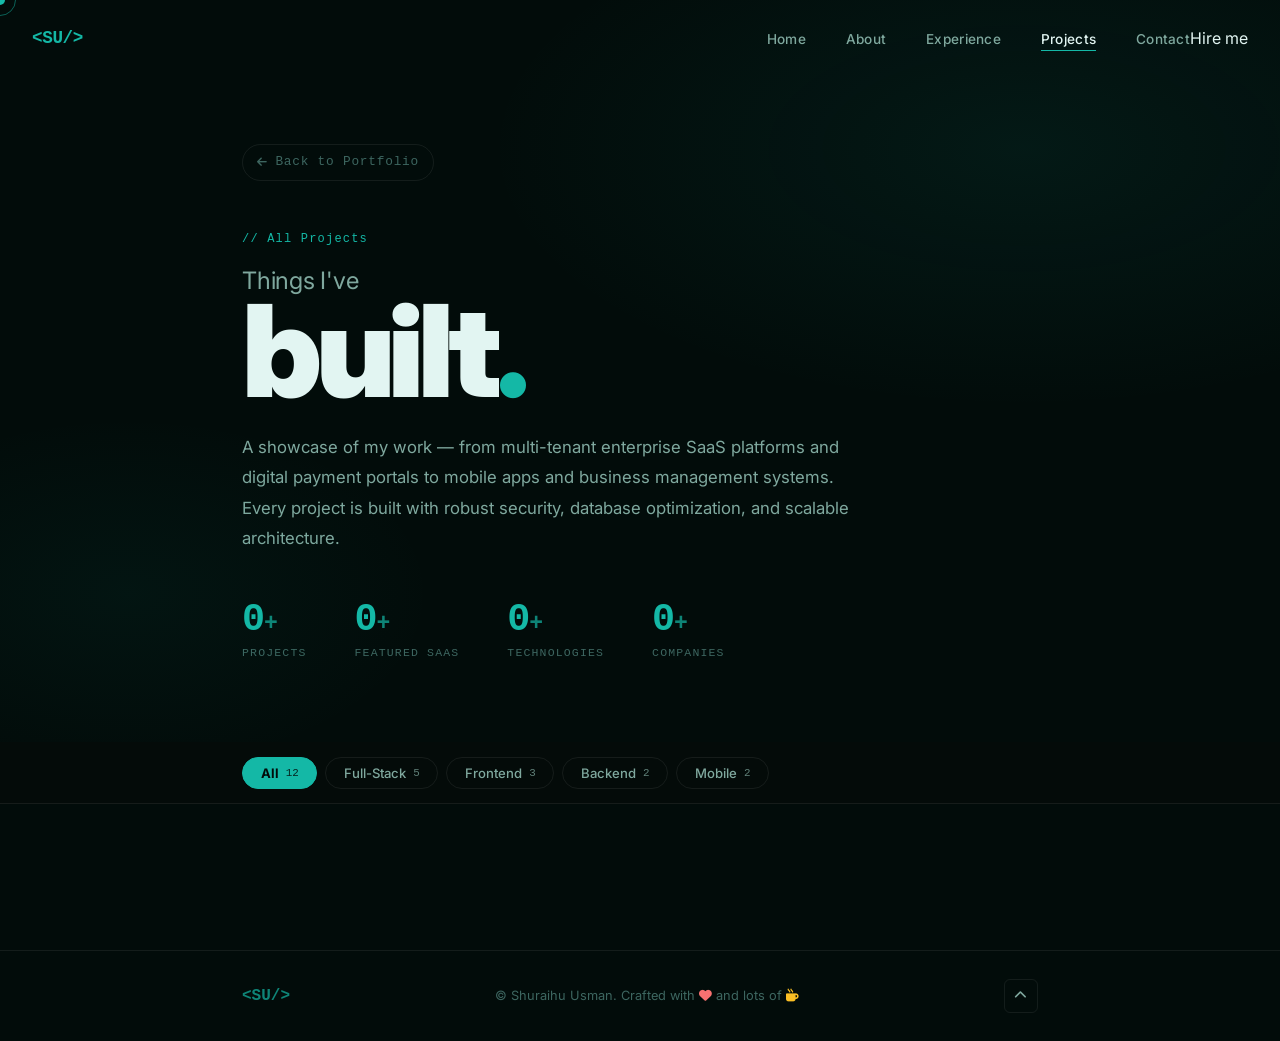
==== commit ef46c369: "feat: Update project details and descriptions for SaaS platforms - Revamped project data for Ahioma," ====
--- a/projects.html
+++ b/projects.html
@@ -69,8 +69,8 @@
           <span class="apt-main">built<span class="apt-dot">.</span></span>
         </h1>
         <p class="ap-desc">
-          A showcase of my work &mdash; from e-commerce platforms and SaaS dashboards to healthcare systems and mobile apps.
-          Every project is crafted with performance, accessibility, and clean code in mind.
+          A showcase of my work &mdash; from multi-tenant enterprise SaaS platforms and digital payment portals to mobile apps and business management systems.
+          Every project is built with robust security, database optimization, and scalable architecture.
         </p>
         <div class="ap-stats">
           <div class="aps-item">
@@ -78,15 +78,15 @@
             <span class="aps-l">Projects</span>
           </div>
           <div class="aps-item">
-            <span class="aps-n" data-target="9">0</span>
-            <span class="aps-l">Years Exp.</span>
+            <span class="aps-n" data-target="5">0</span>
+            <span class="aps-l">Featured SaaS</span>
           </div>
           <div class="aps-item">
-            <span class="aps-n" data-target="15">0</span>
+            <span class="aps-n" data-target="20">0</span>
             <span class="aps-l">Technologies</span>
           </div>
           <div class="aps-item">
-            <span class="aps-n" data-target="6">0</span>
+            <span class="aps-n" data-target="3">0</span>
             <span class="aps-l">Companies</span>
           </div>
         </div>
@@ -98,9 +98,9 @@
       <div class="container">
         <div class="ap-filters" id="apFilters" role="group" aria-label="Project filters">
           <button class="apf-btn active" data-filter="all"       id="filterAll">All <span class="apf-count" id="countAll">12</span></button>
-          <button class="apf-btn" data-filter="fullstack"        id="filterFullstack">Full-Stack <span class="apf-count" id="countFullstack">6</span></button>
+          <button class="apf-btn" data-filter="fullstack"        id="filterFullstack">Full-Stack <span class="apf-count" id="countFullstack">5</span></button>
           <button class="apf-btn" data-filter="frontend"         id="filterFrontend">Frontend <span class="apf-count" id="countFrontend">3</span></button>
-          <button class="apf-btn" data-filter="backend"          id="filterBackend">Backend <span class="apf-count" id="countBackend">1</span></button>
+          <button class="apf-btn" data-filter="backend"          id="filterBackend">Backend <span class="apf-count" id="countBackend">2</span></button>
           <button class="apf-btn" data-filter="mobile"           id="filterMobile">Mobile <span class="apf-count" id="countMobile">2</span></button>
         </div>
       </div>
--- a/style.css
+++ b/style.css
@@ -768,6 +768,186 @@
    PROJECTS
    ═══════════════════════════════════════════════════════════ */
 .projects-sec { padding: 7rem 0; }
+
+/* ═══════════════════════════════════════════════════════════
+   INDEX — PRODUCTS EDITORIAL LIST
+   ═══════════════════════════════════════════════════════════ */
+.idx-products-sec { padding: 7rem 0 5rem; }
+
+/* List wrapper — stacked rows */
+.ip-list {
+  display: flex;
+  flex-direction: column;
+  gap: 0;
+  margin-bottom: 3rem;
+}
+
+/* Single list row */
+.ip-item {
+  display: grid;
+  grid-template-columns: 1fr 1fr;
+  align-items: center;
+  gap: 0;
+  border-top: 1px solid var(--border);
+  padding: 3rem 0;
+  cursor: default;
+  transition: border-color .3s ease;
+  position: relative;
+}
+.ip-list .ip-item:last-child { border-bottom: 1px solid var(--border); }
+
+/* Hover: teal tint on the border */
+.ip-item:hover { border-color: rgba(20,184,166,0.35); }
+.ip-item::before {
+  content: '';
+  position: absolute;
+  left: 0; right: 0; top: -1px;
+  height: 1px;
+  background: var(--teal);
+  transform: scaleX(0);
+  transform-origin: left;
+  transition: transform .5s var(--ease);
+}
+.ip-item:hover::before { transform: scaleX(1); }
+
+/* Reversed row: image right, text left */
+.ip-item-rev { direction: rtl; }
+.ip-item-rev > * { direction: ltr; }
+
+/* ── Image panel ── */
+.ip-visual {
+  position: relative;
+  aspect-ratio: 16/10;
+  overflow: hidden;
+  border-radius: var(--r-md);
+}
+.ip-item:not(.ip-item-rev) .ip-visual { margin-right: 3.5rem; }
+.ip-item-rev .ip-visual               { margin-left: 3.5rem; }
+
+.ip-img {
+  width: 100%; height: 100%;
+  object-fit: cover; object-position: top center;
+  display: block;
+  transition: transform .7s var(--ease);
+}
+.ip-item:hover .ip-img { transform: scale(1.05); }
+
+/* Subtle edge fade toward text side */
+.ip-img-fade {
+  position: absolute; inset: 0;
+  background: linear-gradient(to right, transparent 55%, rgba(2,10,8,0.85) 100%);
+  pointer-events: none;
+}
+.ip-item-rev .ip-img-fade {
+  background: linear-gradient(to left, transparent 55%, rgba(2,10,8,0.85) 100%);
+}
+
+/* ── Info panel ── */
+.ip-info {
+  display: flex; flex-direction: column;
+  gap: 1rem;
+}
+
+/* Number + badge row */
+.ip-top { display: flex; align-items: center; gap: 1rem; }
+.ip-num {
+  font-family: var(--mono);
+  font-size: 3rem; font-weight: 700; line-height: 1;
+  color: rgba(20,184,166,0.12);
+  transition: color .3s ease;
+}
+.ip-item:hover .ip-num { color: rgba(20,184,166,0.25); }
+
+/* Badge — reuse shop badge styles */
+.ip-badge {
+  font-family: var(--mono); font-size: .58rem; font-weight: 700;
+  letter-spacing: .09em; text-transform: uppercase;
+  padding: .2rem .6rem; border-radius: 50px;
+}
+
+/* Title */
+.ip-title {
+  font-size: clamp(1.5rem, 3.5vw, 2rem);
+  font-weight: 800; letter-spacing: -.035em; line-height: 1.15;
+}
+
+/* Short description */
+.ip-desc {
+  font-size: .9rem; color: var(--subtle);
+  line-height: 1.8; max-width: 420px;
+}
+
+/* Inline meta: Category · Tags · Price */
+.ip-meta-row {
+  display: flex; align-items: center; flex-wrap: wrap;
+  gap: .45rem;
+  font-size: .75rem; font-family: var(--mono);
+}
+.ip-cat        { color: var(--teal); }
+.ip-sep        { color: rgba(255,255,255,0.18); }
+.ip-tags-inline{ color: var(--muted); }
+.ip-price {
+  color: rgba(255,255,255,0.75); font-weight: 700;
+  background: rgba(20,184,166,0.1);
+  border: 1px solid rgba(20,184,166,0.2);
+  padding: .12rem .5rem; border-radius: 50px;
+}
+
+/* View details button */
+.ip-detail-btn {
+  display: inline-flex; align-items: center; gap: .55rem;
+  align-self: flex-start;
+  padding: .55rem 1.35rem;
+  border: 1px solid rgba(20,184,166,0.3);
+  border-radius: 50px;
+  font-size: .82rem; font-weight: 600; color: var(--teal);
+  background: rgba(20,184,166,0.05);
+  cursor: pointer;
+  transition: all .3s var(--bounce);
+  margin-top: .25rem;
+}
+.ip-detail-btn i { transition: transform .3s var(--ease); }
+.ip-detail-btn:hover {
+  background: rgba(20,184,166,0.14);
+  box-shadow: 0 4px 20px rgba(20,184,166,0.18);
+  transform: translateX(3px);
+}
+.ip-detail-btn:hover i { transform: translateX(4px); }
+
+/* "Browse all" CTA */
+.idx-prod-cta { text-align: center; padding-top: .5rem; }
+.idx-prod-more-btn {
+  display: inline-flex; align-items: center; gap: .65rem;
+  padding: .85rem 2.2rem;
+  border: 1px solid rgba(20,184,166,0.3);
+  border-radius: 50px;
+  font-size: .9rem; font-weight: 600; color: var(--teal);
+  background: rgba(20,184,166,0.05);
+  transition: all .3s var(--bounce);
+}
+.idx-prod-more-btn i:last-child { transition: transform .3s var(--ease); }
+.idx-prod-more-btn:hover {
+  background: rgba(20,184,166,0.12);
+  box-shadow: 0 6px 28px rgba(20,184,166,0.2);
+  transform: translateY(-2px);
+}
+.idx-prod-more-btn:hover i:last-child { transform: translateX(4px); }
+
+/* ── Responsive ── */
+@media (max-width: 768px) {
+  .ip-item {
+    grid-template-columns: 1fr;
+    gap: 1.75rem; padding: 2.25rem 0;
+  }
+  .ip-item-rev { direction: ltr; }
+  .ip-item:not(.ip-item-rev) .ip-visual,
+  .ip-item-rev .ip-visual { margin: 0; }
+  .ip-img-fade,
+  .ip-item-rev .ip-img-fade {
+    background: linear-gradient(to bottom, transparent 60%, rgba(2,10,8,0.75) 100%);
+  }
+  .ip-num { font-size: 2rem; }
+}
 
 /* Section header row */
 .proj-sec-header {
@@ -1392,9 +1572,10 @@
 
 .pd-body {
   overflow-y: auto; flex: 1;
-  padding: 2.5rem 2.5rem 3rem;
   scrollbar-width: thin;
   scrollbar-color: rgba(20,184,166,0.3) transparent;
+  display: flex;
+  flex-direction: column;
 }
 
 /* Drawer content */
@@ -1419,8 +1600,84 @@
   font-weight: 800; letter-spacing: -.03em; line-height: 1.15;
 }
 
-.pd-mockup { margin-bottom: 2rem; }
-.pd-mockup .bm-screen { height: 250px !important; }
+/* ─── Shared image gallery (used in both project drawers) ─── */
+.pd-gallery {
+  position: relative;
+  width: 100%;
+  aspect-ratio: 16/9;
+  overflow: hidden;
+  background: #030a08;
+  flex-shrink: 0;
+}
+.pg-track {
+  position: relative;
+  width: 100%; height: 100%;
+}
+.pg-slide {
+  position: absolute; inset: 0;
+  opacity: 0;
+  transition: opacity .5s ease;
+  pointer-events: none;
+}
+.pg-slide.pg-active {
+  opacity: 1;
+  pointer-events: auto;
+}
+.pg-slide img {
+  width: 100%; height: 100%;
+  object-fit: cover; object-position: top center;
+  display: block;
+}
+
+/* Arrow buttons */
+.pg-arrow {
+  position: absolute; top: 50%; transform: translateY(-50%);
+  width: 38px; height: 38px;
+  background: rgba(5,15,12,0.75);
+  border: 1px solid rgba(255,255,255,0.15);
+  border-radius: 50%;
+  display: flex; align-items: center; justify-content: center;
+  color: rgba(255,255,255,0.7); font-size: .75rem; cursor: pointer; z-index: 5;
+  backdrop-filter: blur(8px);
+  transition: all .25s ease;
+}
+.pg-arrow:hover {
+  background: var(--teal); border-color: var(--teal); color: var(--bg);
+  transform: translateY(-50%) scale(1.1);
+}
+.pg-prev { left: .75rem; }
+.pg-next { right: .75rem; }
+
+/* Dot indicators */
+.pg-dots {
+  position: absolute; bottom: .75rem; left: 50%; transform: translateX(-50%);
+  display: flex; gap: .4rem; z-index: 5;
+}
+.pg-dot {
+  width: 6px; height: 6px; border-radius: 50%;
+  background: rgba(255,255,255,0.35); border: none; cursor: pointer; padding: 0;
+  transition: all .25s ease;
+}
+.pg-dot.pg-dot-active { background: var(--teal); transform: scale(1.4); }
+
+/* Counter */
+.pg-counter {
+  position: absolute; top: .75rem; right: .75rem;
+  font-family: var(--mono); font-size: .62rem;
+  color: rgba(255,255,255,0.65);
+  background: rgba(0,0,0,0.5); backdrop-filter: blur(6px);
+  padding: .2rem .55rem; border-radius: 50px;
+  z-index: 5;
+}
+
+/* Badges overlay */
+.pg-badges {
+  position: absolute; top: .75rem; left: .75rem;
+  display: flex; gap: .4rem; z-index: 5;
+}
+
+/* Content wrapper below gallery */
+.pd-content { padding: 1.5rem 2rem 2.5rem; }
 
 .pd-divider {
   height: 1px; background: var(--border);
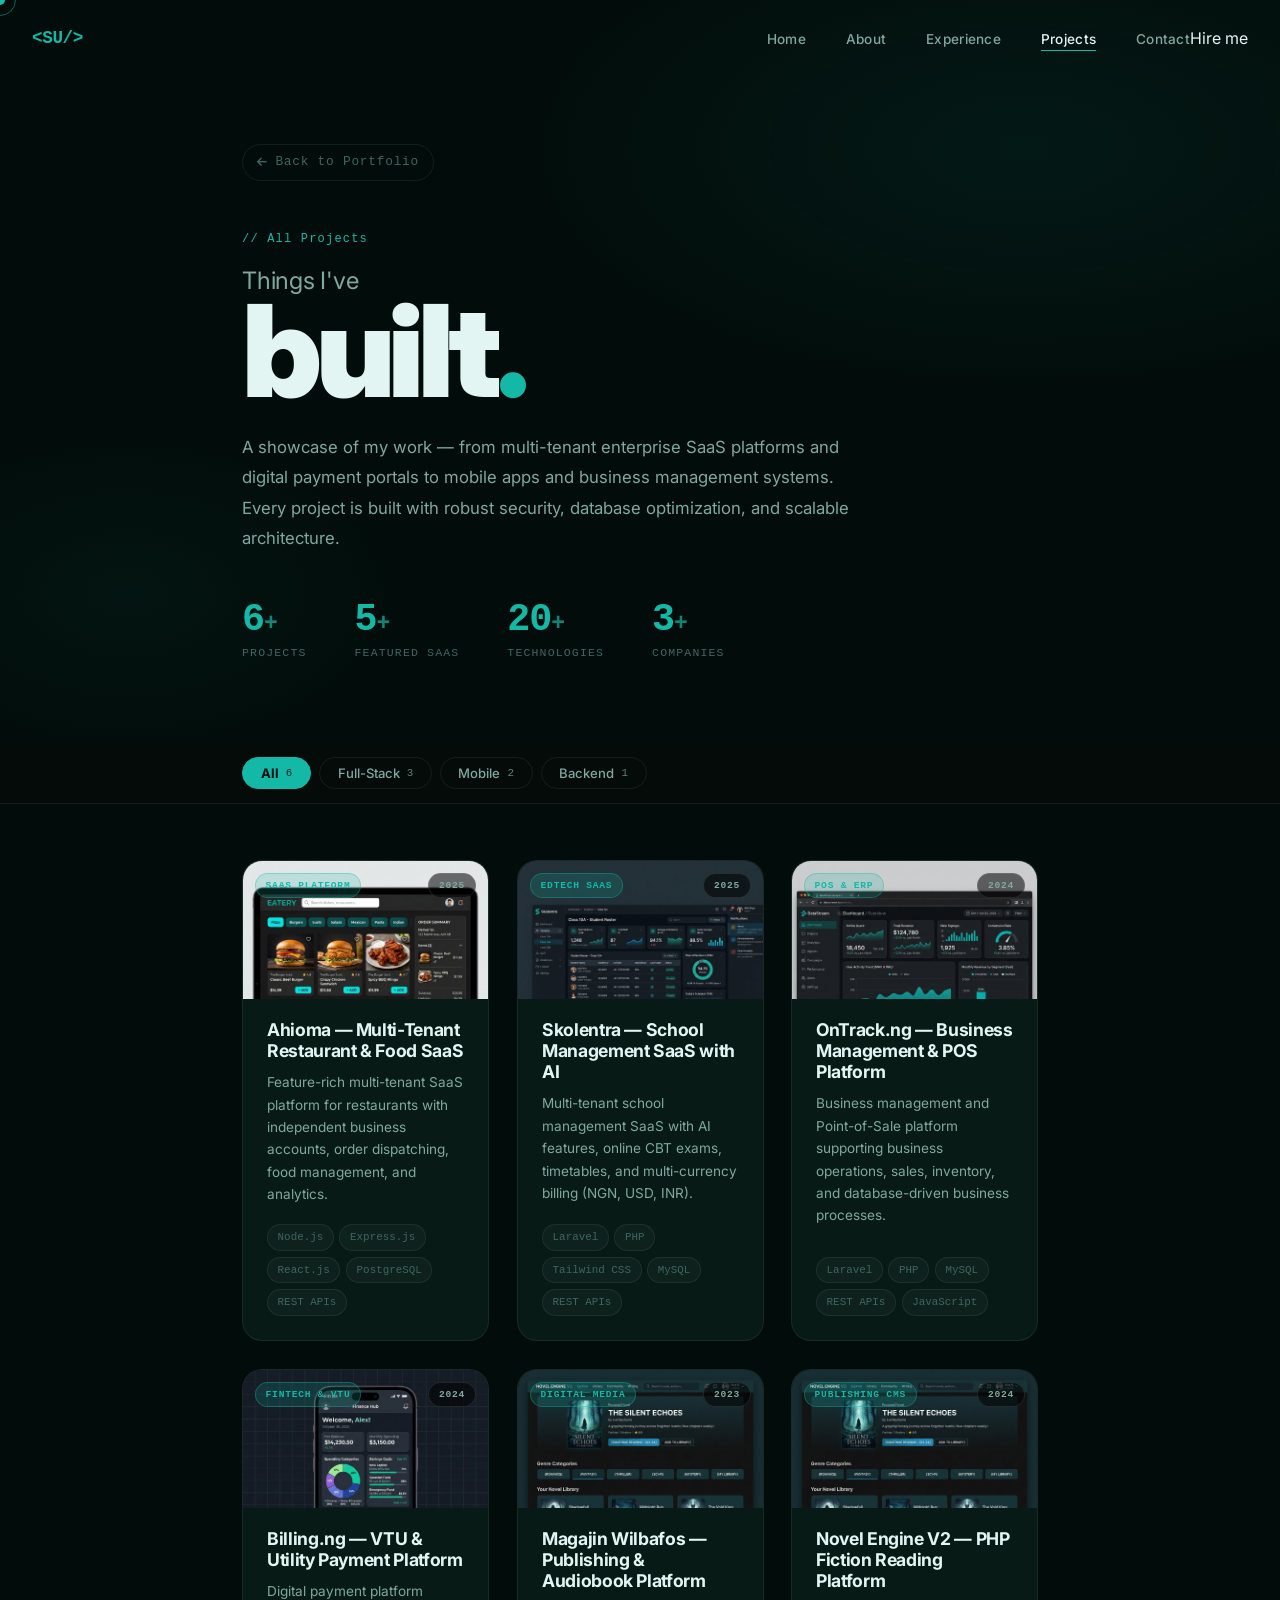
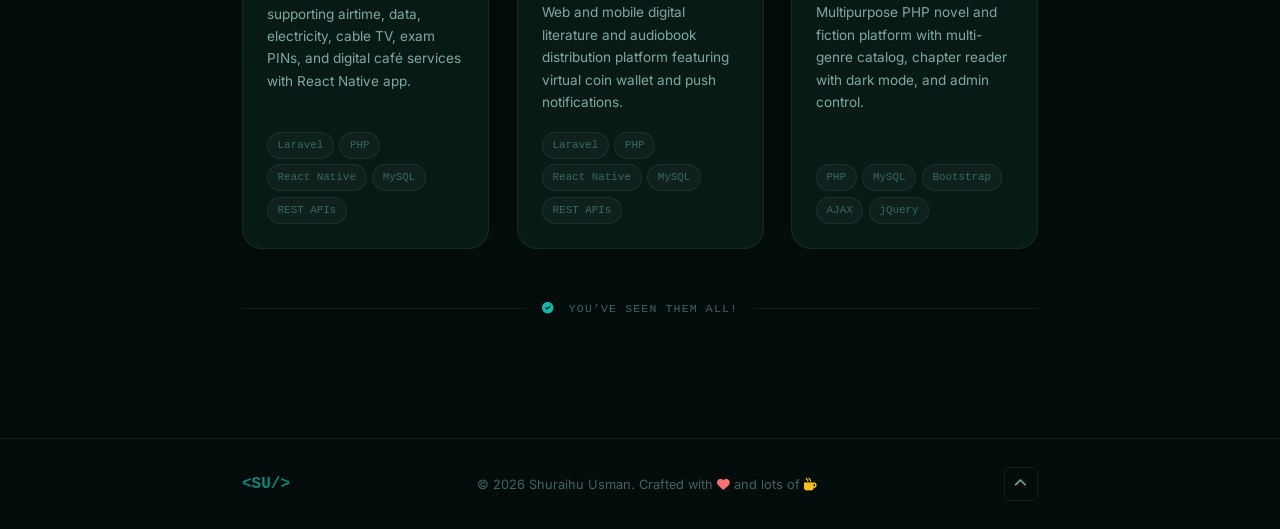
==== commit 50b12077: "Refactor code structure for improved readability and maintainability" ====
--- a/projects.html
+++ b/projects.html
@@ -74,7 +74,7 @@
         </p>
         <div class="ap-stats">
           <div class="aps-item">
-            <span class="aps-n" data-target="12">0</span>
+            <span class="aps-n" data-target="6">0</span>
             <span class="aps-l">Projects</span>
           </div>
           <div class="aps-item">
@@ -97,11 +97,10 @@
     <div class="ap-filters-wrap" id="apFiltersWrap">
       <div class="container">
         <div class="ap-filters" id="apFilters" role="group" aria-label="Project filters">
-          <button class="apf-btn active" data-filter="all"       id="filterAll">All <span class="apf-count" id="countAll">12</span></button>
-          <button class="apf-btn" data-filter="fullstack"        id="filterFullstack">Full-Stack <span class="apf-count" id="countFullstack">5</span></button>
-          <button class="apf-btn" data-filter="frontend"         id="filterFrontend">Frontend <span class="apf-count" id="countFrontend">3</span></button>
-          <button class="apf-btn" data-filter="backend"          id="filterBackend">Backend <span class="apf-count" id="countBackend">2</span></button>
+          <button class="apf-btn active" data-filter="all"       id="filterAll">All <span class="apf-count" id="countAll">6</span></button>
+          <button class="apf-btn" data-filter="fullstack"        id="filterFullstack">Full-Stack <span class="apf-count" id="countFullstack">3</span></button>
           <button class="apf-btn" data-filter="mobile"           id="filterMobile">Mobile <span class="apf-count" id="countMobile">2</span></button>
+          <button class="apf-btn" data-filter="backend"          id="filterBackend">Backend <span class="apf-count" id="countBackend">1</span></button>
         </div>
       </div>
     </div>
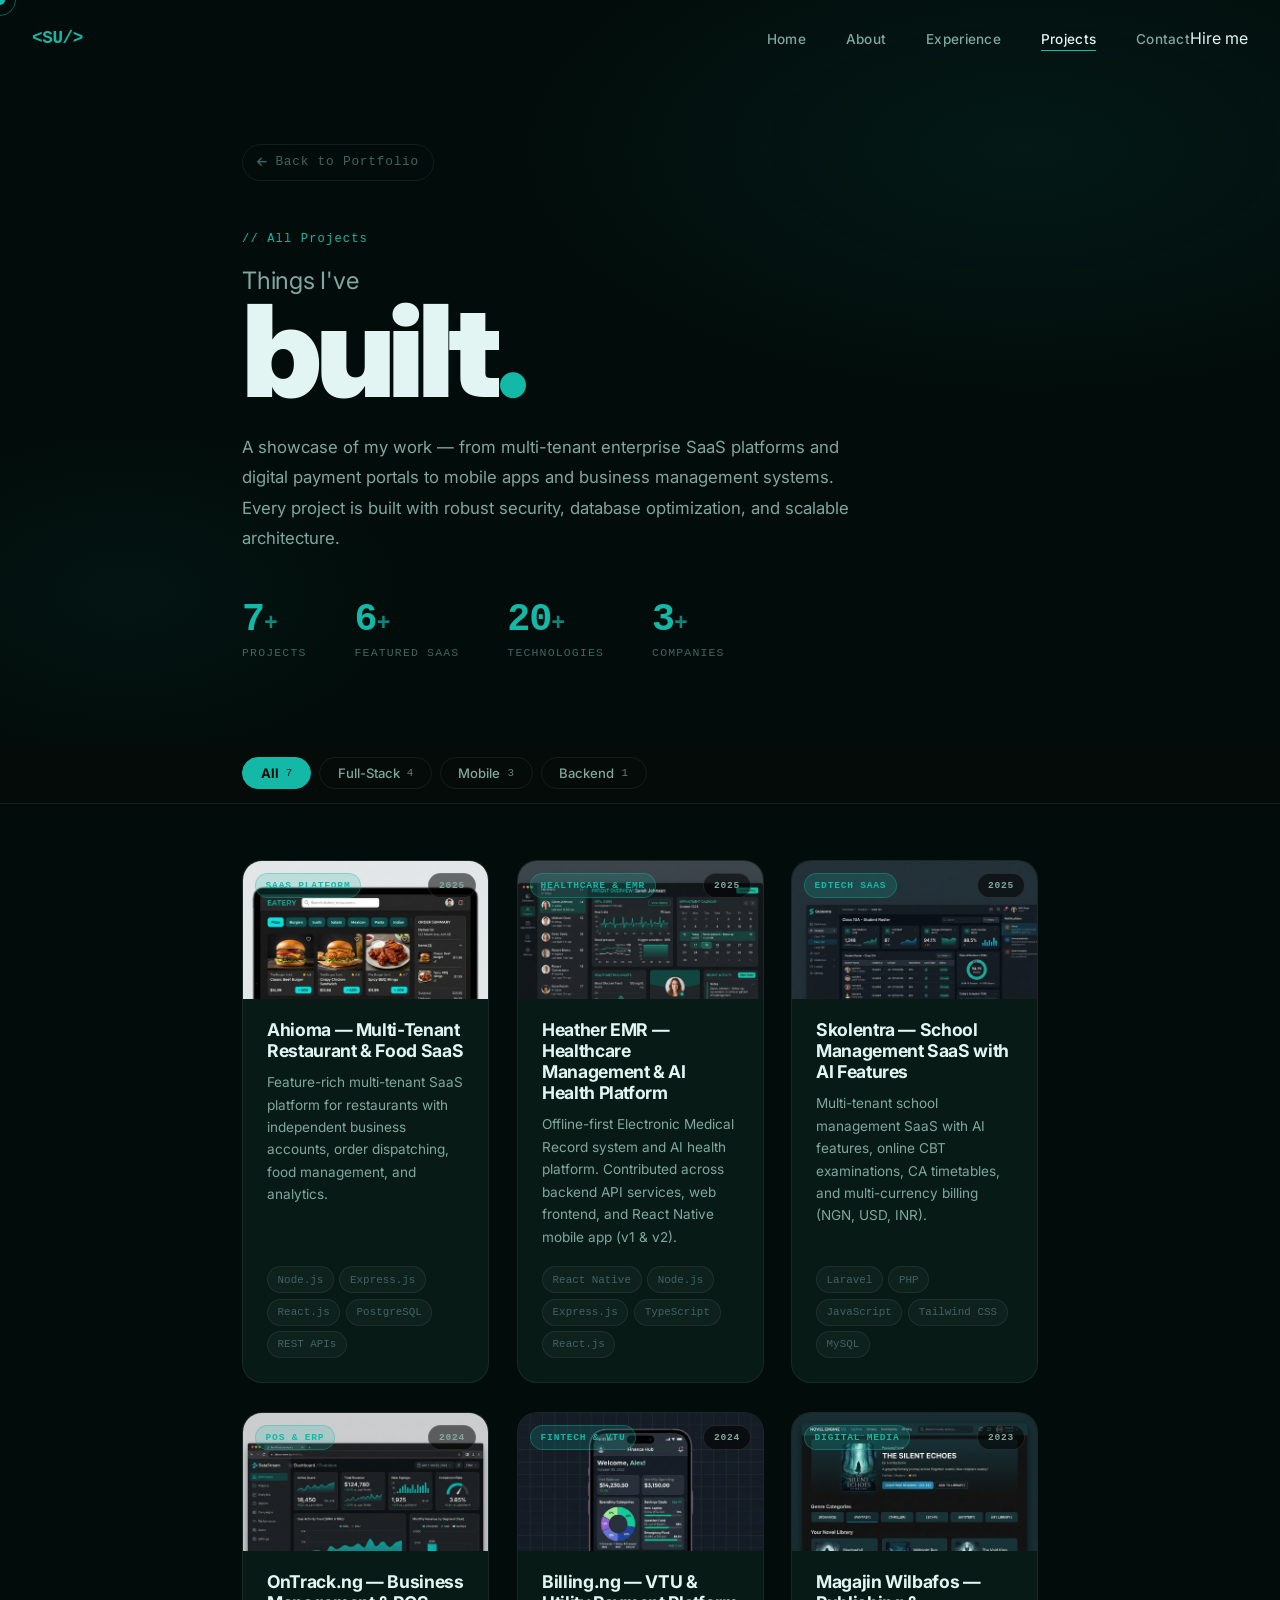
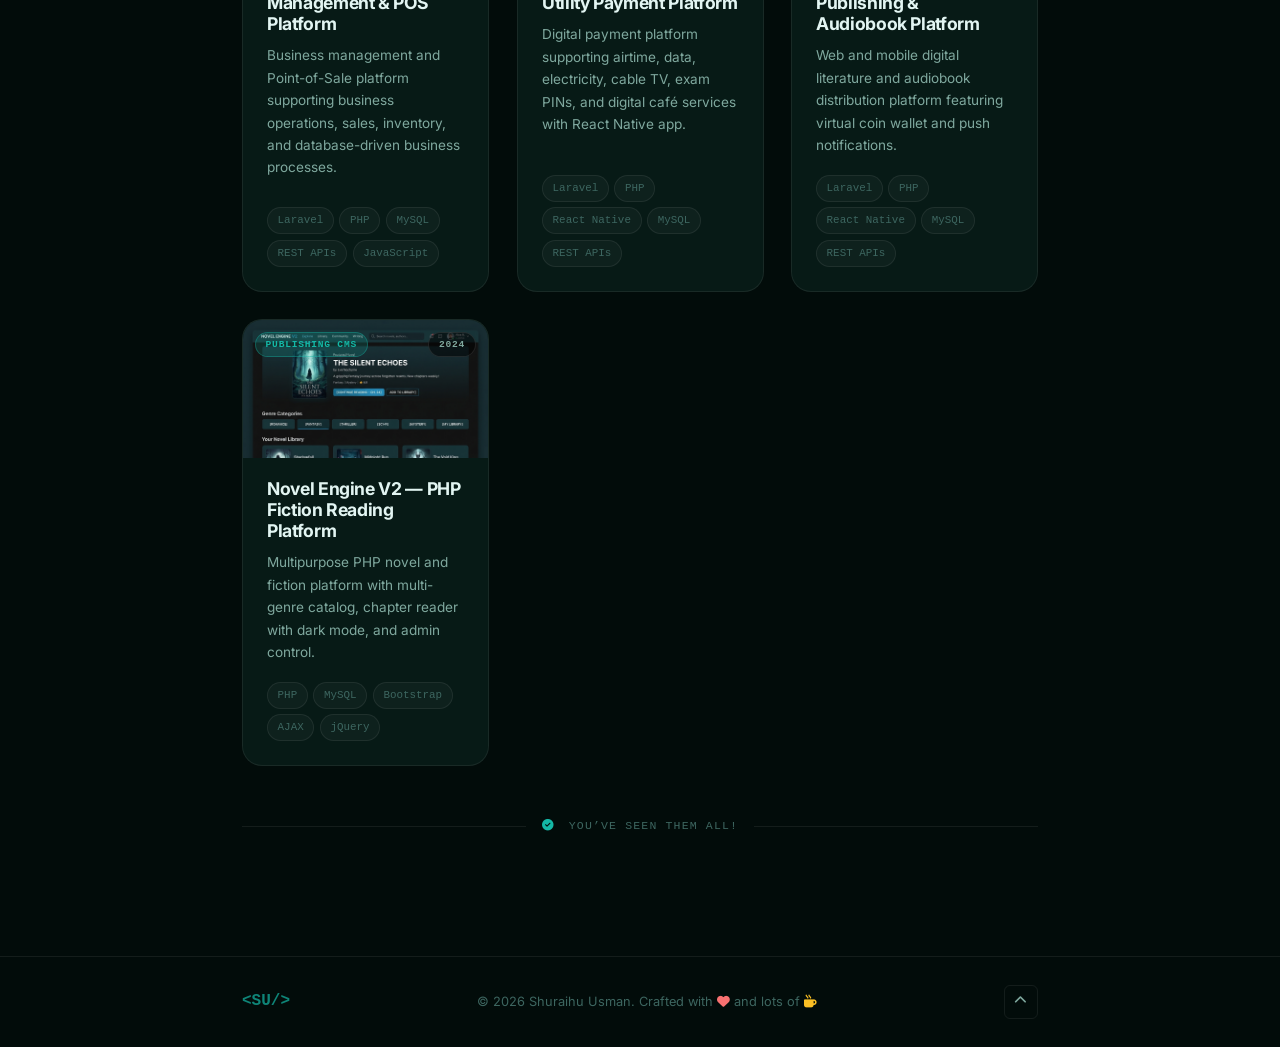
==== commit 16f5ecc0: "feat: Update project details and statistics for enhanced portfolio presentation" ====
--- a/projects.html
+++ b/projects.html
@@ -74,11 +74,11 @@
         </p>
         <div class="ap-stats">
           <div class="aps-item">
-            <span class="aps-n" data-target="6">0</span>
+            <span class="aps-n" data-target="7">0</span>
             <span class="aps-l">Projects</span>
           </div>
           <div class="aps-item">
-            <span class="aps-n" data-target="5">0</span>
+            <span class="aps-n" data-target="6">0</span>
             <span class="aps-l">Featured SaaS</span>
           </div>
           <div class="aps-item">
@@ -97,9 +97,9 @@
     <div class="ap-filters-wrap" id="apFiltersWrap">
       <div class="container">
         <div class="ap-filters" id="apFilters" role="group" aria-label="Project filters">
-          <button class="apf-btn active" data-filter="all"       id="filterAll">All <span class="apf-count" id="countAll">6</span></button>
-          <button class="apf-btn" data-filter="fullstack"        id="filterFullstack">Full-Stack <span class="apf-count" id="countFullstack">3</span></button>
-          <button class="apf-btn" data-filter="mobile"           id="filterMobile">Mobile <span class="apf-count" id="countMobile">2</span></button>
+          <button class="apf-btn active" data-filter="all"       id="filterAll">All <span class="apf-count" id="countAll">7</span></button>
+          <button class="apf-btn" data-filter="fullstack"        id="filterFullstack">Full-Stack <span class="apf-count" id="countFullstack">4</span></button>
+          <button class="apf-btn" data-filter="mobile"           id="filterMobile">Mobile <span class="apf-count" id="countMobile">3</span></button>
           <button class="apf-btn" data-filter="backend"          id="filterBackend">Backend <span class="apf-count" id="countBackend">1</span></button>
         </div>
       </div>
